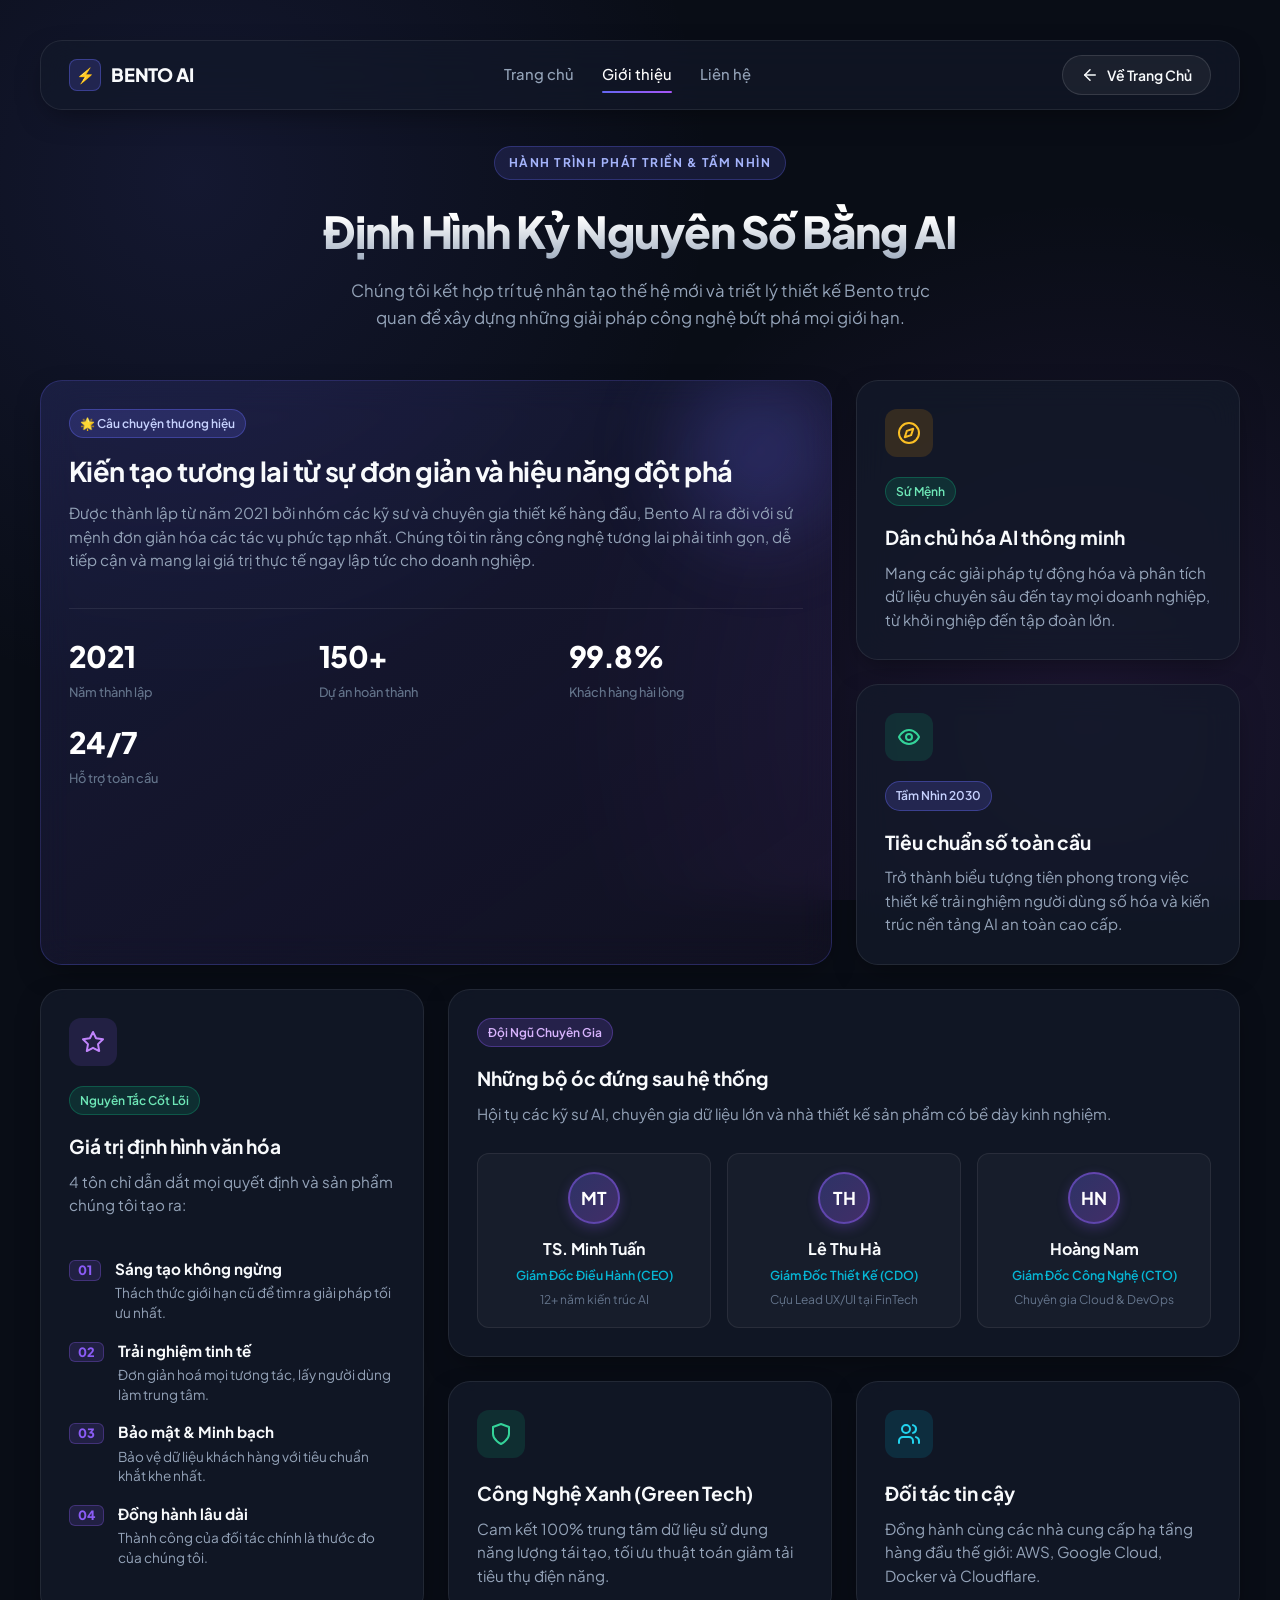
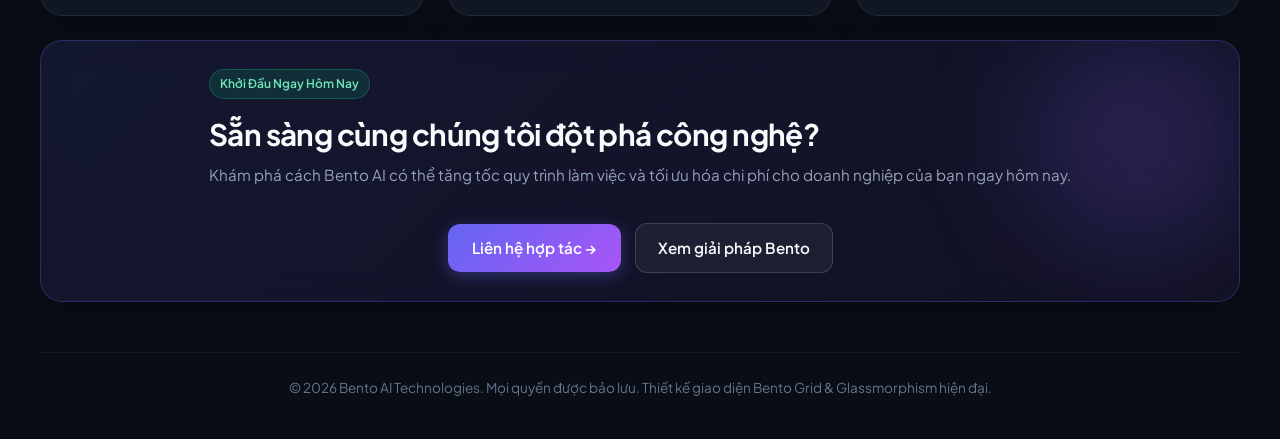
==== about.html @ 5559b78e "cập nhật" ====
<!DOCTYPE html>
<html lang="vi">
<head>
  <meta charset="UTF-8">
  <meta name="viewport" content="width=device-width, initial-scale=1.0">
  <title>Giới Thiệu Doanh Nghiệp | Bento AI Technologies</title>
  <!-- Google Fonts: Plus Jakarta Sans -->
  <link rel="preconnect" href="https://fonts.googleapis.com">
  <link rel="preconnect" href="https://fonts.gstatic.com" crossorigin>
  <link href="https://fonts.googleapis.com/css2?family=Plus+Jakarta+Sans:wght@400;500;600;700;800&display=swap" rel="stylesheet">
  <!-- Stylesheet -->
  <link rel="stylesheet" href="style.css">
</head>
<body>
  <div class="bento-container">

    <!-- Thanh Điều Hướng (Navigation Bar Glassmorphism) -->
    <nav class="site-nav">
      <a href="index.html" class="nav-brand">
        <span class="brand-icon">⚡</span>
        <span>BENTO AI</span>
      </a>

      <div class="nav-links">
        <a href="index.html" class="nav-link">Trang chủ</a>
        <a href="about.html" class="nav-link active">Giới thiệu</a>
        <a href="index.html#contact" class="nav-link">Liên hệ</a>
      </div>

      <div class="nav-actions">
        <a href="index.html" class="nav-back-button">
          <svg width="18" height="18" viewBox="0 0 24 24" fill="none" stroke="currentColor" stroke-width="2" stroke-linecap="round" stroke-linejoin="round">
            <line x1="19" y1="12" x2="5" y2="12"></line>
            <polyline points="12 19 5 12 12 5"></polyline>
          </svg>
          <span>Về Trang Chủ</span>
        </a>
      </div>
    </nav>

    <!-- Tiêu đề trang Giới thiệu -->
    <header class="bento-header">
      <div class="badge-header">HÀNH TRÌNH PHÁT TRIỂN & TẦM NHÌN</div>
      <h1 class="header-title">Định Hình Kỷ Nguyên Số Bằng AI</h1>
      <p class="header-subtitle">Chúng tôi kết hợp trí tuệ nhân tạo thế hệ mới và triết lý thiết kế Bento trực quan để xây dựng những giải pháp công nghệ bứt phá mọi giới hạn.</p>
    </header>

    <!-- Bento Grid Giới Thiệu Doanh Nghiệp (3 Cột) -->
    <main class="bento-grid">

      <!-- Khối 1: Câu chuyện thương hiệu & Số liệu nổi bật (2 cột, 2 hàng) -->
      <article class="bento-card card-hero col-span-2 row-span-2">
        <div class="card-glow"></div>
        <div class="card-inner">
          <div class="tag tag-highlight">🌟 Câu chuyện thương hiệu</div>
          <h2>Kiến tạo tương lai từ sự đơn giản và hiệu năng đột phá</h2>
          <p>Được thành lập từ năm 2021 bởi nhóm các kỹ sư và chuyên gia thiết kế hàng đầu, Bento AI ra đời với sứ mệnh đơn giản hóa các tác vụ phức tạp nhất. Chúng tôi tin rằng công nghệ tương lai phải tinh gọn, dễ tiếp cận và mang lại giá trị thực tế ngay lập tức cho doanh nghiệp.</p>
          
          <div class="hero-stats">
            <div class="stat-box">
              <span class="stat-number">2021</span>
              <span class="stat-label">Năm thành lập</span>
            </div>
            <div class="stat-box">
              <span class="stat-number">150+</span>
              <span class="stat-label">Dự án hoàn thành</span>
            </div>
            <div class="stat-box">
              <span class="stat-number">99.8%</span>
              <span class="stat-label">Khách hàng hài lòng</span>
            </div>
            <div class="stat-box">
              <span class="stat-number">24/7</span>
              <span class="stat-label">Hỗ trợ toàn cầu</span>
            </div>
          </div>
        </div>
      </article>

      <!-- Khối 2: Sứ mệnh doanh nghiệp (1 cột, 1 hàng) -->
      <article class="bento-card card-mission">
        <div class="card-inner">
          <div class="card-icon icon-speed">
            <svg width="24" height="24" viewBox="0 0 24 24" fill="none" stroke="currentColor" stroke-width="2" stroke-linecap="round" stroke-linejoin="round">
              <circle cx="12" cy="12" r="10"></circle>
              <polygon points="16.24 7.76 14.12 14.12 7.76 16.24 9.88 9.88 16.24 7.76"></polygon>
            </svg>
          </div>
          <div class="tag tag-accent">Sứ Mệnh</div>
          <h3>Dân chủ hóa AI thông minh</h3>
          <p>Mang các giải pháp tự động hóa và phân tích dữ liệu chuyên sâu đến tay mọi doanh nghiệp, từ khởi nghiệp đến tập đoàn lớn.</p>
        </div>
      </article>

      <!-- Khối 3: Tầm nhìn tương lai (1 cột, 1 hàng) -->
      <article class="bento-card card-vision">
        <div class="card-inner">
          <div class="card-icon icon-security">
            <svg width="24" height="24" viewBox="0 0 24 24" fill="none" stroke="currentColor" stroke-width="2" stroke-linecap="round" stroke-linejoin="round">
              <path d="M2 12s3-7 10-7 10 7 10 7-3 7-10 7-10-7-10-7Z"></path>
              <circle cx="12" cy="12" r="3"></circle>
            </svg>
          </div>
          <div class="tag tag-highlight">Tầm Nhìn 2030</div>
          <h3>Tiêu chuẩn số toàn cầu</h3>
          <p>Trở thành biểu tượng tiên phong trong việc thiết kế trải nghiệm người dùng số hóa và kiến trúc nền tảng AI an toàn cao cấp.</p>
        </div>
      </article>

      <!-- Khối 4: Giá trị cốt lõi (1 cột, 2 hàng) -->
      <article class="bento-card card-values card-tall row-span-2">
        <div class="card-inner">
          <div class="card-icon icon-timeline">
            <svg width="24" height="24" viewBox="0 0 24 24" fill="none" stroke="currentColor" stroke-width="2" stroke-linecap="round" stroke-linejoin="round">
              <polygon points="12 2 15.09 8.26 22 9.27 17 14.14 18.18 21.02 12 17.77 5.82 21.02 7 14.14 2 9.27 8.91 8.26 12 2"></polygon>
            </svg>
          </div>
          <div class="tag tag-accent">Nguyên Tắc Cốt Lõi</div>
          <h3>Giá trị định hình văn hóa</h3>
          <p class="card-subtext">4 tôn chỉ dẫn dắt mọi quyết định và sản phẩm chúng tôi tạo ra:</p>

          <div class="values-list">
            <div class="value-item">
              <span class="value-index">01</span>
              <div>
                <strong>Sáng tạo không ngừng</strong>
                <p>Thách thức giới hạn cũ để tìm ra giải pháp tối ưu nhất.</p>
              </div>
            </div>
            <div class="value-item">
              <span class="value-index">02</span>
              <div>
                <strong>Trải nghiệm tinh tế</strong>
                <p>Đơn giản hoá mọi tương tác, lấy người dùng làm trung tâm.</p>
              </div>
            </div>
            <div class="value-item">
              <span class="value-index">03</span>
              <div>
                <strong>Bảo mật & Minh bạch</strong>
                <p>Bảo vệ dữ liệu khách hàng với tiêu chuẩn khắt khe nhất.</p>
              </div>
            </div>
            <div class="value-item">
              <span class="value-index">04</span>
              <div>
                <strong>Đồng hành lâu dài</strong>
                <p>Thành công của đối tác chính là thước đo của chúng tôi.</p>
              </div>
            </div>
          </div>
        </div>
      </article>

      <!-- Khối 5: Đội ngũ lãnh đạo & Kỹ sư (2 cột, 1 hàng) -->
      <article class="bento-card card-team col-span-2">
        <div class="card-inner">
          <div class="team-header-box">
            <div>
              <div class="tag tag-contact">Đội Ngũ Chuyên Gia</div>
              <h3>Những bộ óc đứng sau hệ thống</h3>
              <p>Hội tụ các kỹ sư AI, chuyên gia dữ liệu lớn và nhà thiết kế sản phẩm có bề dày kinh nghiệm.</p>
            </div>
          </div>

          <div class="team-grid">
            <div class="team-card">
              <div class="team-avatar">MT</div>
              <div class="team-info">
                <h4>TS. Minh Tuấn</h4>
                <span class="team-role">Giám Đốc Điều Hành (CEO)</span>
                <span class="team-exp">12+ năm kiến trúc AI</span>
              </div>
            </div>
            <div class="team-card">
              <div class="team-avatar">TH</div>
              <div class="team-info">
                <h4>Lê Thu Hà</h4>
                <span class="team-role">Giám Đốc Thiết Kế (CDO)</span>
                <span class="team-exp">Cựu Lead UX/UI tại FinTech</span>
              </div>
            </div>
            <div class="team-card">
              <div class="team-avatar">HN</div>
              <div class="team-info">
                <h4>Hoàng Nam</h4>
                <span class="team-role">Giám Đốc Công Nghệ (CTO)</span>
                <span class="team-exp">Chuyên gia Cloud & DevOps</span>
              </div>
            </div>
          </div>
        </div>
      </article>

      <!-- Khối 6: Trách nhiệm & Môi trường (1 cột, 1 hàng) -->
      <article class="bento-card card-eco">
        <div class="card-inner">
          <div class="card-icon icon-security">
            <svg width="24" height="24" viewBox="0 0 24 24" fill="none" stroke="currentColor" stroke-width="2" stroke-linecap="round" stroke-linejoin="round">
              <path d="M12 22s8-4 8-10V5l-8-3-8 3v7c0 6 8 10 8 10z"></path>
            </svg>
          </div>
          <h3>Công Nghệ Xanh (Green Tech)</h3>
          <p>Cam kết 100% trung tâm dữ liệu sử dụng năng lượng tái tạo, tối ưu thuật toán giảm tải tiêu thụ điện năng.</p>
        </div>
      </article>

      <!-- Khối 7: Đối tác & Hệ sinh thái công nghệ (1 cột, 1 hàng) -->
      <article class="bento-card card-partners">
        <div class="card-inner">
          <div class="card-icon icon-device">
            <svg width="24" height="24" viewBox="0 0 24 24" fill="none" stroke="currentColor" stroke-width="2" stroke-linecap="round" stroke-linejoin="round">
              <path d="M16 21v-2a4 4 0 0 0-4-4H6a4 4 0 0 0-4 4v2"></path>
              <circle cx="9" cy="7" r="4"></circle>
              <path d="M22 21v-2a4 4 0 0 0-3-3.87"></path>
              <path d="M16 3.13a4 4 0 0 1 0 7.75"></path>
            </svg>
          </div>
          <h3>Đối tác tin cậy</h3>
          <p>Đồng hành cùng các nhà cung cấp hạ tầng hàng đầu thế giới: AWS, Google Cloud, Docker và Cloudflare.</p>
        </div>
      </article>

      <!-- Khối 8: Kêu gọi hành động (Call To Action - Full width) -->
      <article class="bento-card card-cta-full">
        <div class="card-glow glow-contact"></div>
        <div class="card-inner cta-full-inner">
          <div class="cta-full-content">
            <div class="tag tag-accent">Khởi Đầu Ngay Hôm Nay</div>
            <h2>Sẵn sàng cùng chúng tôi đột phá công nghệ?</h2>
            <p>Khám phá cách Bento AI có thể tăng tốc quy trình làm việc và tối ưu hóa chi phí cho doanh nghiệp của bạn ngay hôm nay.</p>
          </div>
          <div class="cta-full-buttons">
            <a href="index.html#contact" class="cta-button">Liên hệ hợp tác &rarr;</a>
            <a href="index.html" class="cta-secondary-button">Xem giải pháp Bento</a>
          </div>
        </div>
      </article>

    </main>

    <!-- Footer trang -->
    <footer class="bento-footer">
      <p>&copy; 2026 Bento AI Technologies. Mọi quyền được bảo lưu. Thiết kế giao diện Bento Grid & Glassmorphism hiện đại.</p>
    </footer>

  </div>
</body>
</html>
---- style.css ----
/* ==========================================================================
   Bento Grid Layout - 3 Cột Hiện Đại
   ========================================================================== */

/* 1. Biến CSS & Reset cơ bản */
:root {
  --bg-color: #090d16;
  --bg-container: #0f172a;
  --card-bg: rgba(19, 26, 42, 0.75);
  --card-bg-hover: rgba(28, 38, 62, 0.9);
  --card-border: rgba(255, 255, 255, 0.08);
  --card-border-hover: rgba(99, 102, 241, 0.45);

  --text-main: #f8fafc;
  --text-muted: #94a3b8;
  --text-dim: #64748b;

  --accent-purple: #8b5cf6;
  --accent-indigo: #6366f1;
  --accent-cyan: #06b6d4;
  --accent-emerald: #10b981;
  --accent-amber: #f59e0b;

  --gradient-brand: linear-gradient(135deg, #6366f1 0%, #a855f7 100%);
  --gradient-hero: linear-gradient(145deg, rgba(99, 102, 241, 0.15) 0%, rgba(168, 85, 247, 0.05) 100%);
  --gradient-border: linear-gradient(135deg, rgba(99, 102, 241, 0.5), rgba(168, 85, 247, 0.2));

  --radius-card: 22px;
  --radius-badge: 9999px;
  --radius-inner: 12px;

  --shadow-subtle: 0 10px 30px -10px rgba(0, 0, 0, 0.5);
  --shadow-hover: 0 20px 40px -15px rgba(99, 102, 241, 0.25);

  --transition: all 0.35s cubic-bezier(0.16, 1, 0.3, 1);
}

*, *::before, *::after {
  box-sizing: border-box;
  margin: 0;
  padding: 0;
}

body {
  font-family: 'Plus Jakarta Sans', -apple-system, BlinkMacSystemFont, 'Segoe UI', Roboto, sans-serif;
  background-color: var(--bg-color);
  color: var(--text-main);
  min-height: 100vh;
  line-height: 1.6;
  padding: 40px 20px;
  overflow-x: hidden;
  background-image: 
    radial-gradient(circle at 15% 20%, rgba(99, 102, 241, 0.12) 0%, transparent 40%),
    radial-gradient(circle at 85% 80%, rgba(168, 85, 247, 0.12) 0%, transparent 40%);
  background-attachment: fixed;
}

/* 2. Container tổng & Header */
.bento-container {
  max-width: 1200px;
  margin: 0 auto;
}

.bento-header {
  text-align: center;
  margin-bottom: 48px;
  display: flex;
  flex-direction: column;
  align-items: center;
}

.badge-header {
  display: inline-block;
  font-size: 0.75rem;
  font-weight: 700;
  letter-spacing: 0.12em;
  padding: 6px 14px;
  border-radius: var(--radius-badge);
  background: rgba(99, 102, 241, 0.15);
  color: #a5b4fc;
  border: 1px solid rgba(99, 102, 241, 0.3);
  margin-bottom: 16px;
  text-transform: uppercase;
}

.header-title {
  font-size: 2.75rem;
  font-weight: 800;
  letter-spacing: -0.03em;
  background: linear-gradient(180deg, #ffffff 30%, #94a3b8 100%);
  -webkit-background-clip: text;
  -webkit-text-fill-color: transparent;
  margin-bottom: 12px;
}

.header-subtitle {
  color: var(--text-muted);
  font-size: 1.05rem;
  max-width: 580px;
  font-weight: 400;
}

/* 3. Lưới Bento Grid chính */
.bento-grid {
  display: grid;
  grid-template-columns: repeat(3, 1fr);
  grid-auto-rows: minmax(180px, auto);
  gap: 24px;
}

/* Helper phân bổ cột và hàng */
.col-span-2 {
  grid-column: span 2;
}

.col-span-3 {
  grid-column: span 3;
}

.row-span-2 {
  grid-row: span 2;
}

/* 4. Thẻ Bento Card (Cơ bản) */
.bento-card {
  position: relative;
  background: var(--card-bg);
  backdrop-filter: blur(16px);
  -webkit-backdrop-filter: blur(16px);
  border: 1px solid var(--card-border);
  border-radius: var(--radius-card);
  box-shadow: var(--shadow-subtle);
  transition: var(--transition);
  display: flex;
  flex-direction: column;
  justify-content: space-between;
  overflow: hidden;
  padding: 28px;
}

.bento-card:hover {
  transform: translateY(-4px);
  background: var(--card-bg-hover);
  border-color: var(--card-border-hover);
  box-shadow: var(--shadow-hover);
}

.card-inner {
  position: relative;
  z-index: 2;
  height: 100%;
  display: flex;
  flex-direction: column;
}

/* Typography trong thẻ */
.bento-card h2 {
  font-size: 1.7rem;
  font-weight: 700;
  line-height: 1.3;
  margin-bottom: 12px;
  color: var(--text-main);
  letter-spacing: -0.02em;
}

.bento-card h3 {
  font-size: 1.2rem;
  font-weight: 700;
  color: var(--text-main);
  margin-bottom: 8px;
}

.bento-card p {
  color: var(--text-muted);
  font-size: 0.95rem;
  line-height: 1.55;
}

/* Tag / Badge */
.tag {
  display: inline-block;
  width: fit-content;
  font-size: 0.75rem;
  font-weight: 600;
  padding: 4px 10px;
  border-radius: var(--radius-badge);
  margin-bottom: 16px;
}

.tag-highlight {
  background: rgba(99, 102, 241, 0.2);
  color: #c7d2fe;
  border: 1px solid rgba(99, 102, 241, 0.4);
}

.tag-accent {
  background: rgba(16, 185, 129, 0.15);
  color: #6ee7b7;
  border: 1px solid rgba(16, 185, 129, 0.3);
}

/* Icon Wrapper */
.card-icon {
  width: 48px;
  height: 48px;
  border-radius: var(--radius-inner);
  display: flex;
  align-items: center;
  justify-content: center;
  margin-bottom: 20px;
  transition: var(--transition);
}

.icon-speed {
  background: rgba(245, 158, 11, 0.15);
  color: #fbbf24;
}

.icon-security {
  background: rgba(16, 185, 129, 0.15);
  color: #34d399;
}

.icon-timeline {
  background: rgba(139, 92, 246, 0.15);
  color: #c084fc;
}

.icon-device {
  background: rgba(6, 182, 212, 0.15);
  color: #22d3ee;
}

.icon-analytics {
  background: rgba(99, 102, 241, 0.15);
  color: #818cf8;
}

.bento-card:hover .card-icon {
  transform: scale(1.08);
}

/* 5. Tùy chỉnh chi tiết từng khối */

/* Khối Hero (2x2) */
.card-hero {
  background: var(--gradient-hero);
  border-color: rgba(99, 102, 241, 0.25);
  justify-content: flex-end;
}

.card-hero .card-glow {
  position: absolute;
  top: -60px;
  right: -60px;
  width: 260px;
  height: 260px;
  background: radial-gradient(circle, rgba(99, 102, 241, 0.3) 0%, transparent 70%);
  pointer-events: none;
  filter: blur(30px);
}

.hero-stats {
  display: grid;
  grid-template-columns: repeat(3, 1fr);
  gap: 16px;
  margin-top: 36px;
  padding-top: 24px;
  border-top: 1px solid rgba(255, 255, 255, 0.08);
}

.stat-box {
  display: flex;
  flex-direction: column;
}

.stat-number {
  font-size: 1.85rem;
  font-weight: 800;
  color: #ffffff;
  letter-spacing: -0.02em;
}

.stat-label {
  font-size: 0.8rem;
  color: var(--text-dim);
  font-weight: 500;
  margin-top: 2px;
}

/* Khối Tốc độ / Stat */
.metric-title {
  font-size: 0.825rem;
  color: var(--text-dim);
  text-transform: uppercase;
  letter-spacing: 0.05em;
  font-weight: 600;
}

.metric-value {
  font-size: 2.75rem;
  font-weight: 800;
  color: #ffffff;
  line-height: 1.1;
  margin: 6px 0 10px 0;
}

.metric-value .unit {
  font-size: 1.25rem;
  font-weight: 500;
  color: #fbbf24;
  margin-left: 4px;
}

.metric-desc {
  font-size: 0.85rem;
  color: var(--text-muted);
}

/* Khối Dọc (Tall) - Timeline */
.card-subtext {
  font-size: 0.85rem;
  margin-bottom: 20px;
}

.timeline {
  display: flex;
  flex-direction: column;
  gap: 18px;
  margin-top: auto;
}

.timeline-item {
  display: flex;
  align-items: flex-start;
  gap: 14px;
}

.timeline-dot {
  width: 10px;
  height: 10px;
  border-radius: 50%;
  background: var(--text-dim);
  margin-top: 6px;
  flex-shrink: 0;
  position: relative;
}

.timeline-dot.active {
  background: var(--accent-purple);
  box-shadow: 0 0 10px rgba(168, 85, 247, 0.8);
}

.timeline-content {
  display: flex;
  flex-direction: column;
}

.timeline-content strong {
  font-size: 0.875rem;
  font-weight: 600;
  color: var(--text-main);
}

.timeline-content small {
  font-size: 0.75rem;
  color: var(--text-dim);
}

/* Khối Rộng (Wide 2 cột) */
.wide-layout {
  display: flex;
  flex-direction: row;
  align-items: center;
  justify-content: space-between;
  gap: 24px;
}

.wide-content {
  flex: 1;
}

.wide-cta {
  flex-shrink: 0;
}

.cta-button {
  display: inline-block;
  padding: 12px 24px;
  background: var(--gradient-brand);
  color: #ffffff;
  text-decoration: none;
  font-weight: 600;
  font-size: 0.95rem;
  border-radius: var(--radius-inner);
  box-shadow: 0 4px 15px rgba(99, 102, 241, 0.35);
  transition: var(--transition);
  white-space: nowrap;
}

.cta-button:hover {
  transform: translateY(-2px);
  box-shadow: 0 6px 20px rgba(99, 102, 241, 0.5);
  filter: brightness(1.1);
}

/* Khối Form Liên Hệ (Contact Form Glassmorphism) */
.card-contact {
  grid-column: 1 / -1;
  background: linear-gradient(135deg, rgba(255, 255, 255, 0.05) 0%, rgba(15, 23, 42, 0.75) 100%);
  backdrop-filter: blur(20px);
  -webkit-backdrop-filter: blur(20px);
  border: 1px solid rgba(255, 255, 255, 0.12);
  box-shadow: 0 15px 35px -10px rgba(0, 0, 0, 0.5), inset 0 1px 0 rgba(255, 255, 255, 0.1);
  position: relative;
  overflow: hidden;
}

.card-contact:hover {
  border-color: rgba(139, 92, 246, 0.45);
  box-shadow: 0 20px 45px -12px rgba(139, 92, 246, 0.25), inset 0 1px 0 rgba(255, 255, 255, 0.15);
}

.glow-contact {
  position: absolute;
  top: -60px;
  right: -60px;
  width: 320px;
  height: 320px;
  background: radial-gradient(circle, rgba(139, 92, 246, 0.25) 0%, rgba(99, 102, 241, 0.1) 50%, transparent 70%);
  pointer-events: none;
  filter: blur(45px);
}

.glow-contact-secondary {
  position: absolute;
  bottom: -60px;
  left: -40px;
  width: 260px;
  height: 260px;
  background: radial-gradient(circle, rgba(6, 182, 212, 0.18) 0%, transparent 70%);
  pointer-events: none;
  filter: blur(40px);
}

.contact-layout {
  display: grid;
  grid-template-columns: 1fr 1.3fr;
  gap: 48px;
  align-items: center;
}

.contact-info {
  display: flex;
  flex-direction: column;
}

.tag-contact {
  background: rgba(139, 92, 246, 0.18);
  color: #d8b4fe;
  border: 1px solid rgba(139, 92, 246, 0.35);
}

.icon-contact {
  background: rgba(139, 92, 246, 0.15);
  color: #c084fc;
}

.contact-badges {
  display: flex;
  flex-wrap: wrap;
  gap: 16px;
  margin-top: 24px;
  padding-top: 20px;
  border-top: 1px solid rgba(255, 255, 255, 0.08);
}

.contact-badge-item {
  display: flex;
  align-items: center;
  gap: 8px;
  font-size: 0.85rem;
  color: var(--text-muted);
}

.contact-badge-item .badge-dot {
  width: 8px;
  height: 8px;
  border-radius: 50%;
  background: var(--accent-emerald);
  box-shadow: 0 0 8px rgba(16, 185, 129, 0.7);
}

/* Glassmorphism Form */
.contact-form {
  display: flex;
  flex-direction: column;
  gap: 18px;
  background: rgba(255, 255, 255, 0.03);
  backdrop-filter: blur(12px);
  -webkit-backdrop-filter: blur(12px);
  border: 1px solid rgba(255, 255, 255, 0.08);
  border-radius: var(--radius-inner);
  padding: 26px;
  box-shadow: inset 0 1px 0 rgba(255, 255, 255, 0.08), 0 10px 25px -5px rgba(0, 0, 0, 0.25);
}

.form-row {
  display: grid;
  grid-template-columns: 1fr 1fr;
  gap: 16px;
}

.form-group {
  display: flex;
  flex-direction: column;
  gap: 8px;
}

.form-label {
  font-size: 0.85rem;
  font-weight: 600;
  color: #cbd5e1;
  letter-spacing: 0.01em;
}

.input-wrapper {
  position: relative;
  display: flex;
  align-items: center;
}

.input-icon {
  position: absolute;
  left: 14px;
  color: var(--text-dim);
  pointer-events: none;
  transition: var(--transition);
}

.form-input {
  width: 100%;
  background: rgba(255, 255, 255, 0.04);
  backdrop-filter: blur(8px);
  -webkit-backdrop-filter: blur(8px);
  border: 1px solid rgba(255, 255, 255, 0.1);
  border-radius: 10px;
  padding: 12px 14px 12px 42px;
  font-family: inherit;
  font-size: 0.95rem;
  color: var(--text-main);
  transition: var(--transition);
}

.form-input:focus {
  outline: none;
  background: rgba(255, 255, 255, 0.07);
  border-color: rgba(139, 92, 246, 0.65);
  box-shadow: 0 0 18px rgba(139, 92, 246, 0.28);
}

.input-wrapper:focus-within .input-icon {
  color: #c084fc;
  transform: scale(1.1);
}

.form-input::placeholder {
  color: rgba(148, 163, 184, 0.5);
  font-size: 0.875rem;
}

.form-textarea {
  min-height: 105px;
  resize: vertical;
  padding: 12px 14px;
  line-height: 1.5;
}

.submit-button {
  display: inline-flex;
  align-items: center;
  justify-content: center;
  gap: 10px;
  width: 100%;
  padding: 14px 24px;
  background: var(--gradient-brand);
  color: #ffffff;
  border: 1px solid rgba(255, 255, 255, 0.2);
  border-radius: 10px;
  font-family: inherit;
  font-size: 1rem;
  font-weight: 700;
  cursor: pointer;
  box-shadow: 0 6px 20px rgba(99, 102, 241, 0.35);
  transition: var(--transition);
}

.submit-button:hover {
  transform: translateY(-2px);
  box-shadow: 0 8px 26px rgba(99, 102, 241, 0.5);
  filter: brightness(1.1);
}

.submit-button:active {
  transform: translateY(0);
}

.submit-button svg {
  transition: transform 0.25s ease;
}

.submit-button:hover svg {
  transform: translateX(4px) translateY(-2px);
}

/* ==========================================================================
   Formspree AJAX Feedback & Validation (Glassmorphism)
   ========================================================================== */

.form-wrapper {
  position: relative;
  width: 100%;
}

/* Ẩn khi rỗng */
[data-fs-success]:empty,
[data-fs-error]:empty {
  display: none !important;
}

/* Thông báo gửi thành công */
[data-fs-success]:not(:empty) {
  display: flex;
  align-items: center;
  gap: 12px;
  background: rgba(16, 185, 129, 0.15);
  border: 1px solid rgba(16, 185, 129, 0.4);
  color: #6ee7b7;
  padding: 16px 20px;
  border-radius: var(--radius-inner);
  font-size: 0.95rem;
  font-weight: 600;
  margin-bottom: 20px;
  backdrop-filter: blur(14px);
  -webkit-backdrop-filter: blur(14px);
  box-shadow: 0 4px 20px rgba(16, 185, 129, 0.25);
  animation: fsFadeIn 0.35s ease;
}

/* Thông báo lỗi cấp Form */
div[data-fs-error]:not(:empty) {
  display: flex;
  align-items: center;
  gap: 12px;
  background: rgba(239, 68, 68, 0.15);
  border: 1px solid rgba(239, 68, 68, 0.4);
  color: #fca5a5;
  padding: 14px 18px;
  border-radius: var(--radius-inner);
  font-size: 0.9rem;
  font-weight: 500;
  margin-bottom: 20px;
  backdrop-filter: blur(14px);
  -webkit-backdrop-filter: blur(14px);
  box-shadow: 0 4px 20px rgba(239, 68, 68, 0.25);
  animation: fsFadeIn 0.35s ease;
}

/* Lỗi từng trường nhập liệu */
span[data-fs-error]:not(:empty) {
  display: block;
  color: #f87171;
  font-size: 0.8rem;
  font-weight: 500;
  margin-top: 5px;
  animation: fsFadeIn 0.25s ease;
}

/* Highlight trường input khi có lỗi */
[data-fs-field][aria-invalid="true"] {
  border-color: rgba(239, 68, 68, 0.75) !important;
  box-shadow: 0 0 14px rgba(239, 68, 68, 0.35) !important;
}

/* Trạng thái khi nút đang gửi */
[data-fs-submit-btn]:disabled {
  opacity: 0.65;
  cursor: not-allowed;
  transform: none !important;
  box-shadow: 0 2px 10px rgba(99, 102, 241, 0.2) !important;
  filter: grayscale(0.2);
}

@keyframes fsFadeIn {
  from {
    opacity: 0;
    transform: translateY(-6px);
  }
  to {
    opacity: 1;
    transform: translateY(0);
  }
}

/* ==========================================================================
   7. Thanh Điều Hướng & Chi Tiết Trang Giới Thiệu (About Page)
   ========================================================================== */

/* Thanh điều hướng Glassmorphism */
.site-nav {
  display: flex;
  align-items: center;
  justify-content: space-between;
  padding: 14px 28px;
  margin-bottom: 36px;
  background: rgba(19, 26, 42, 0.65);
  backdrop-filter: blur(16px);
  -webkit-backdrop-filter: blur(16px);
  border: 1px solid var(--card-border);
  border-radius: var(--radius-card);
  box-shadow: var(--shadow-subtle);
  position: relative;
  z-index: 10;
}

.nav-brand {
  display: flex;
  align-items: center;
  gap: 10px;
  text-decoration: none;
  font-weight: 800;
  font-size: 1.15rem;
  letter-spacing: -0.01em;
  color: var(--text-main);
  transition: var(--transition);
}

.brand-icon {
  display: inline-flex;
  align-items: center;
  justify-content: center;
  width: 32px;
  height: 32px;
  background: rgba(99, 102, 241, 0.2);
  border: 1px solid rgba(99, 102, 241, 0.4);
  border-radius: 8px;
  font-size: 0.95rem;
}

.nav-links {
  display: flex;
  align-items: center;
  gap: 28px;
}

.nav-link {
  color: var(--text-muted);
  text-decoration: none;
  font-size: 0.925rem;
  font-weight: 500;
  transition: var(--transition);
  position: relative;
}

.nav-link:hover,
.nav-link.active {
  color: #ffffff;
}

.nav-link.active::after {
  content: '';
  position: absolute;
  bottom: -6px;
  left: 0;
  width: 100%;
  height: 2px;
  background: var(--gradient-brand);
  border-radius: 2px;
}

.nav-actions {
  display: flex;
  align-items: center;
}

.nav-back-button {
  display: inline-flex;
  align-items: center;
  gap: 8px;
  padding: 8px 18px;
  background: rgba(255, 255, 255, 0.05);
  border: 1px solid rgba(255, 255, 255, 0.12);
  border-radius: var(--radius-badge);
  color: var(--text-main);
  text-decoration: none;
  font-size: 0.875rem;
  font-weight: 600;
  transition: var(--transition);
}

.nav-back-button:hover {
  background: rgba(99, 102, 241, 0.2);
  border-color: rgba(99, 102, 241, 0.5);
  transform: translateX(-3px);
  color: #ffffff;
}

/* Chi tiết Giá trị cốt lõi (Values List) */
.values-list {
  display: flex;
  flex-direction: column;
  gap: 16px;
  margin-top: 20px;
}

.value-item {
  display: flex;
  align-items: flex-start;
  gap: 14px;
}

.value-index {
  font-size: 0.8rem;
  font-weight: 800;
  color: var(--accent-purple);
  background: rgba(139, 92, 246, 0.15);
  border: 1px solid rgba(139, 92, 246, 0.3);
  padding: 3px 8px;
  border-radius: 6px;
  line-height: 1;
  margin-top: 3px;
  flex-shrink: 0;
}

.value-item strong {
  display: block;
  font-size: 0.95rem;
  color: var(--text-main);
  margin-bottom: 2px;
}

.value-item p {
  font-size: 0.85rem;
  line-height: 1.45;
  color: var(--text-muted);
}

/* Đội ngũ chuyên gia (Team Grid) */
.team-header-box {
  margin-bottom: 20px;
}

.team-grid {
  display: grid;
  grid-template-columns: repeat(3, 1fr);
  gap: 16px;
  margin-top: 8px;
}

.team-card {
  background: rgba(255, 255, 255, 0.03);
  border: 1px solid rgba(255, 255, 255, 0.08);
  border-radius: var(--radius-inner);
  padding: 18px;
  display: flex;
  flex-direction: column;
  align-items: center;
  text-align: center;
  transition: var(--transition);
}

.team-card:hover {
  background: rgba(255, 255, 255, 0.06);
  border-color: rgba(139, 92, 246, 0.4);
  transform: translateY(-3px);
}

.team-avatar {
  width: 52px;
  height: 52px;
  border-radius: 50%;
  background: linear-gradient(135deg, rgba(99, 102, 241, 0.3), rgba(168, 85, 247, 0.3));
  border: 2px solid rgba(139, 92, 246, 0.5);
  display: flex;
  align-items: center;
  justify-content: center;
  font-weight: 700;
  font-size: 1.1rem;
  color: #ffffff;
  margin-bottom: 12px;
  box-shadow: 0 4px 12px rgba(139, 92, 246, 0.25);
}

.team-info h4 {
  font-size: 1rem;
  font-weight: 700;
  color: var(--text-main);
  margin-bottom: 4px;
}

.team-role {
  display: block;
  font-size: 0.775rem;
  color: var(--accent-cyan);
  font-weight: 600;
  margin-bottom: 4px;
}

.team-exp {
  display: block;
  font-size: 0.75rem;
  color: var(--text-dim);
}

/* Thẻ CTA toàn chiều rộng (card-cta-full) */
.card-cta-full {
  grid-column: 1 / -1;
  background: linear-gradient(135deg, rgba(99, 102, 241, 0.12) 0%, rgba(168, 85, 247, 0.06) 100%);
  border-color: rgba(99, 102, 241, 0.3);
  position: relative;
  overflow: hidden;
}

.cta-full-inner {
  display: flex;
  align-items: center;
  justify-content: space-between;
  gap: 36px;
}

.cta-full-content {
  flex: 1;
}

.cta-full-content h2 {
  font-size: 1.85rem;
  margin-bottom: 10px;
}

.cta-full-buttons {
  display: flex;
  align-items: center;
  gap: 14px;
  flex-shrink: 0;
}

.cta-secondary-button {
  display: inline-block;
  padding: 12px 22px;
  background: rgba(255, 255, 255, 0.05);
  border: 1px solid rgba(255, 255, 255, 0.15);
  color: var(--text-main);
  text-decoration: none;
  font-weight: 600;
  font-size: 0.95rem;
  border-radius: var(--radius-inner);
  transition: var(--transition);
  white-space: nowrap;
}

.cta-secondary-button:hover {
  background: rgba(255, 255, 255, 0.12);
  border-color: rgba(255, 255, 255, 0.3);
  transform: translateY(-2px);
}

/* Footer */
.bento-footer {
  text-align: center;
  margin-top: 50px;
  padding-top: 24px;
  border-top: 1px solid rgba(255, 255, 255, 0.06);
  color: var(--text-dim);
  font-size: 0.85rem;
}

/* 6. Đáp ứng màn hình (Responsive Design) */

/* Màn hình Tablet & Laptop nhỏ (dưới 992px): Chuyển thành 2 Cột */
@media (max-width: 992px) {
  .bento-grid {
    grid-template-columns: repeat(2, 1fr);
  }

  .header-title {
    font-size: 2.2rem;
  }

  .col-span-2 {
    grid-column: span 2;
  }

  /* Khối tall không cần span 2 hàng trên màn hình nhỏ để tránh lệch */
  .card-tall {
    grid-row: span 1;
  }

  .contact-layout {
    grid-template-columns: 1fr;
    gap: 32px;
  }

  .cta-full-inner {
    flex-direction: column;
    align-items: flex-start;
    gap: 20px;
  }

  .team-grid {
    grid-template-columns: repeat(2, 1fr);
  }
}

/* Màn hình Mobile (dưới 640px): Chuyển thành 1 Cột duy nhất */
@media (max-width: 640px) {
  body {
    padding: 24px 14px;
  }

  .site-nav {
    flex-direction: column;
    gap: 16px;
    padding: 16px;
    align-items: stretch;
    text-align: center;
  }

  .nav-brand {
    justify-content: center;
  }

  .nav-links {
    justify-content: center;
    gap: 18px;
  }

  .nav-back-button {
    width: 100%;
    justify-content: center;
  }

  .bento-grid {
    grid-template-columns: 1fr;
    gap: 16px;
  }

  .col-span-2,
  .row-span-2 {
    grid-column: span 1 !important;
    grid-row: span 1 !important;
  }

  .header-title {
    font-size: 1.85rem;
  }

  .hero-stats {
    grid-template-columns: 1fr;
    gap: 12px;
  }

  .wide-layout {
    flex-direction: column;
    align-items: flex-start;
  }

  .cta-button {
    width: 100%;
    text-align: center;
  }

  .form-row {
    grid-template-columns: 1fr;
    gap: 14px;
  }

  .contact-form {
    padding: 18px 14px;
  }

  .team-grid {
    grid-template-columns: 1fr;
  }

  .cta-full-buttons {
    flex-direction: column;
    width: 100%;
  }

  .cta-secondary-button {
    width: 100%;
    text-align: center;
  }
}
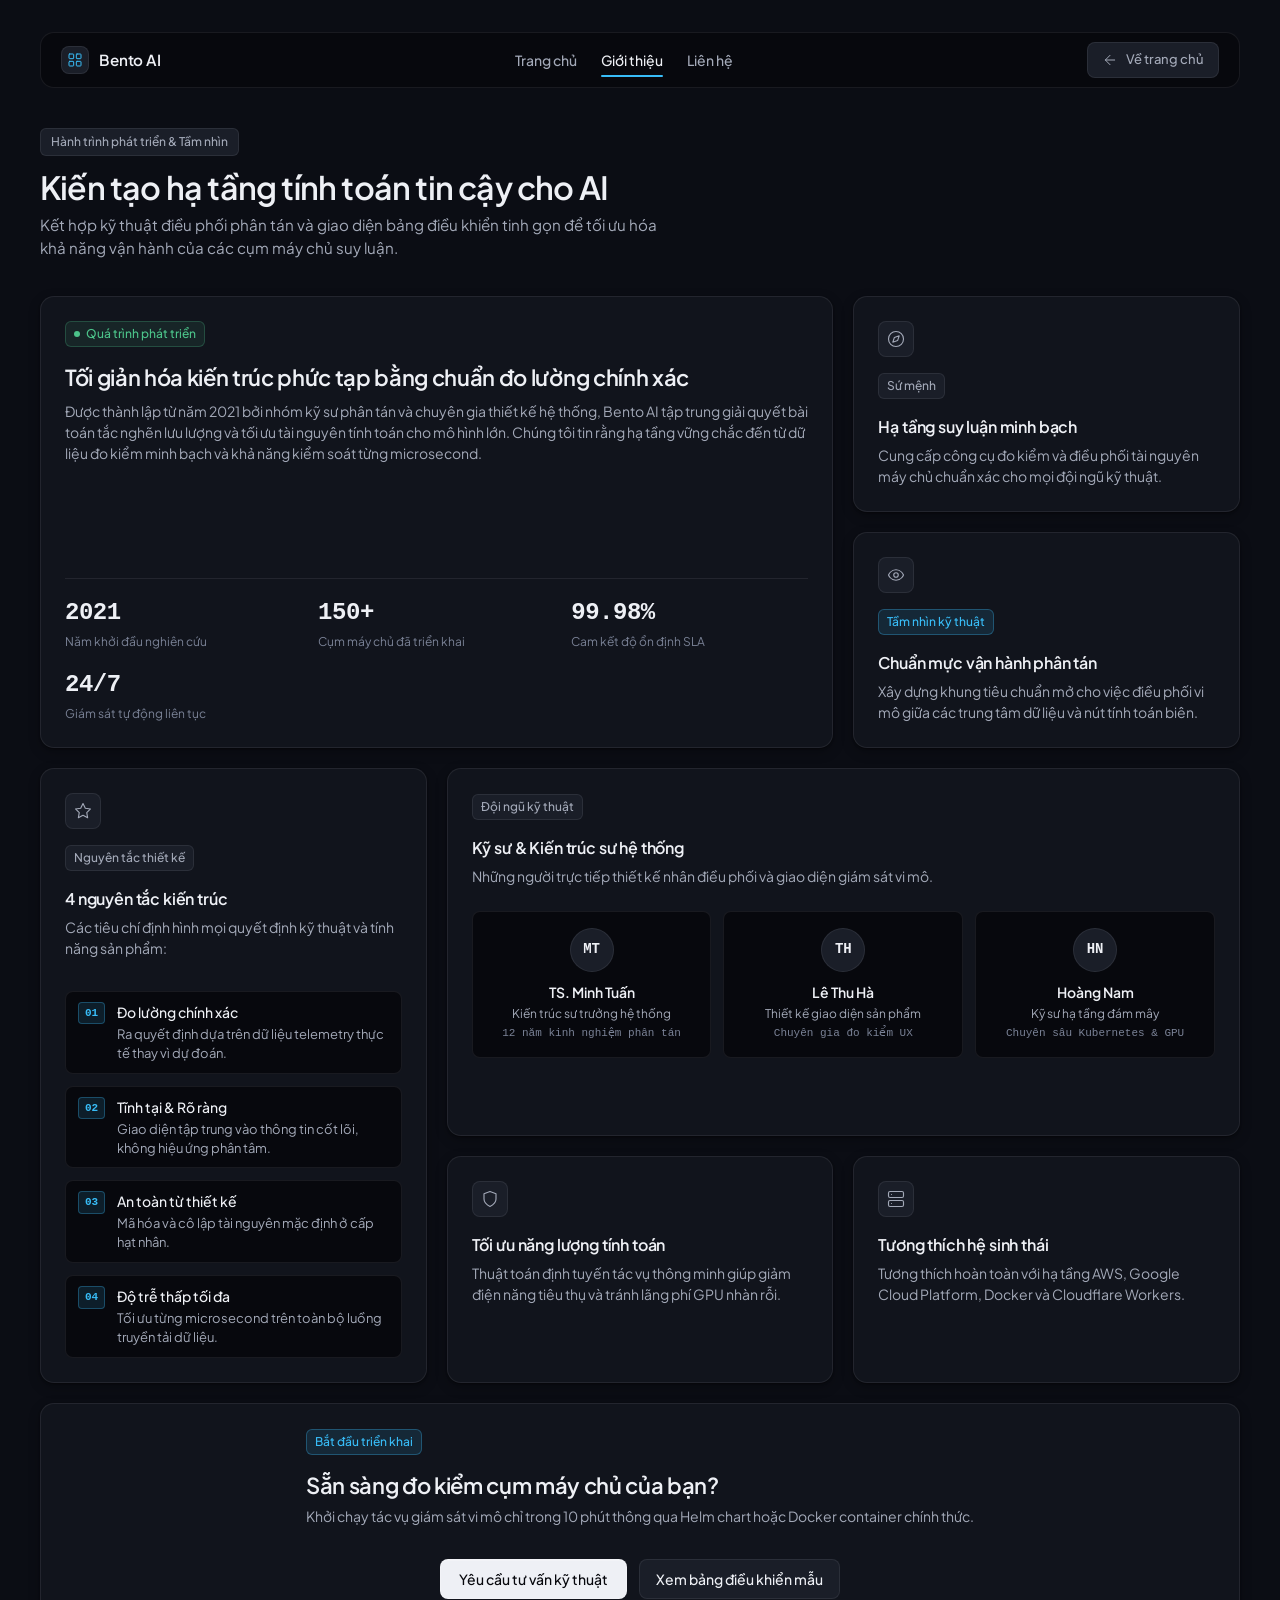
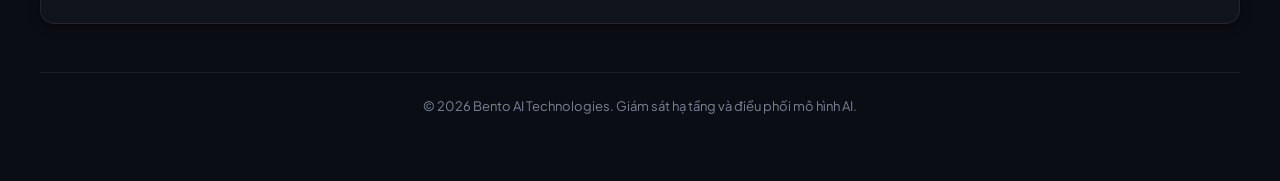
==== commit d0230e27: "ux" ====
--- a/about.html
+++ b/about.html
@@ -3,22 +3,29 @@
 <head>
   <meta charset="UTF-8">
   <meta name="viewport" content="width=device-width, initial-scale=1.0">
-  <title>Giới Thiệu Doanh Nghiệp | Bento AI Technologies</title>
+  <title>Bento AI — Giới thiệu &amp; Định hướng kiến trúc</title>
   <!-- Google Fonts: Plus Jakarta Sans -->
   <link rel="preconnect" href="https://fonts.googleapis.com">
   <link rel="preconnect" href="https://fonts.gstatic.com" crossorigin>
-  <link href="https://fonts.googleapis.com/css2?family=Plus+Jakarta+Sans:wght@400;500;600;700;800&display=swap" rel="stylesheet">
+  <link href="https://fonts.googleapis.com/css2?family=Plus+Jakarta+Sans:wght@400;500;600&display=swap" rel="stylesheet">
   <!-- Stylesheet -->
   <link rel="stylesheet" href="style.css">
 </head>
 <body>
   <div class="bento-container">
 
-    <!-- Thanh Điều Hướng (Navigation Bar Glassmorphism) -->
+    <!-- Thanh Điều Hướng (Navigation Bar) -->
     <nav class="site-nav">
       <a href="index.html" class="nav-brand">
-        <span class="brand-icon">⚡</span>
-        <span>BENTO AI</span>
+        <span class="brand-glyph">
+          <svg width="16" height="16" viewBox="0 0 24 24" fill="none" stroke="currentColor" stroke-width="1.5" stroke-linecap="round" stroke-linejoin="round">
+            <rect x="3" y="3" width="7" height="7" rx="1"></rect>
+            <rect x="14" y="3" width="7" height="7" rx="1"></rect>
+            <rect x="14" y="14" width="7" height="7" rx="1"></rect>
+            <rect x="3" y="14" width="7" height="7" rx="1"></rect>
+          </svg>
+        </span>
+        <span>Bento AI</span>
       </a>
 
       <div class="nav-links">
@@ -29,20 +36,22 @@
 
       <div class="nav-actions">
         <a href="index.html" class="nav-back-button">
-          <svg width="18" height="18" viewBox="0 0 24 24" fill="none" stroke="currentColor" stroke-width="2" stroke-linecap="round" stroke-linejoin="round">
+          <svg width="16" height="16" viewBox="0 0 24 24" fill="none" stroke="currentColor" stroke-width="1.5" stroke-linecap="round" stroke-linejoin="round">
             <line x1="19" y1="12" x2="5" y2="12"></line>
             <polyline points="12 19 5 12 12 5"></polyline>
           </svg>
-          <span>Về Trang Chủ</span>
+          <span>Về trang chủ</span>
         </a>
       </div>
     </nav>
 
     <!-- Tiêu đề trang Giới thiệu -->
     <header class="bento-header">
-      <div class="badge-header">HÀNH TRÌNH PHÁT TRIỂN & TẦM NHÌN</div>
-      <h1 class="header-title">Định Hình Kỷ Nguyên Số Bằng AI</h1>
-      <p class="header-subtitle">Chúng tôi kết hợp trí tuệ nhân tạo thế hệ mới và triết lý thiết kế Bento trực quan để xây dựng những giải pháp công nghệ bứt phá mọi giới hạn.</p>
+      <div class="badge-header">
+        <span>Hành trình phát triển &amp; Tầm nhìn</span>
+      </div>
+      <h1 class="header-title">Kiến tạo hạ tầng tính toán tin cậy cho AI</h1>
+      <p class="header-subtitle">Kết hợp kỹ thuật điều phối phân tán và giao diện bảng điều khiển tinh gọn để tối ưu hóa khả năng vận hành của các cụm máy chủ suy luận.</p>
     </header>
 
     <!-- Bento Grid Giới Thiệu Doanh Nghiệp (3 Cột) -->
@@ -50,28 +59,30 @@
 
       <!-- Khối 1: Câu chuyện thương hiệu & Số liệu nổi bật (2 cột, 2 hàng) -->
       <article class="bento-card card-hero col-span-2 row-span-2">
-        <div class="card-glow"></div>
-        <div class="card-inner">
-          <div class="tag tag-highlight">🌟 Câu chuyện thương hiệu</div>
-          <h2>Kiến tạo tương lai từ sự đơn giản và hiệu năng đột phá</h2>
-          <p>Được thành lập từ năm 2021 bởi nhóm các kỹ sư và chuyên gia thiết kế hàng đầu, Bento AI ra đời với sứ mệnh đơn giản hóa các tác vụ phức tạp nhất. Chúng tôi tin rằng công nghệ tương lai phải tinh gọn, dễ tiếp cận và mang lại giá trị thực tế ngay lập tức cho doanh nghiệp.</p>
+        <div class="card-inner">
+          <div class="tag tag-highlight">
+            <span class="status-dot"></span>
+            <span>Quá trình phát triển</span>
+          </div>
+          <h2>Tối giản hóa kiến trúc phức tạp bằng chuẩn đo lường chính xác</h2>
+          <p>Được thành lập từ năm 2021 bởi nhóm kỹ sư phân tán và chuyên gia thiết kế hệ thống, Bento AI tập trung giải quyết bài toán tắc nghẽn lưu lượng và tối ưu tài nguyên tính toán cho mô hình lớn. Chúng tôi tin rằng hạ tầng vững chắc đến từ dữ liệu đo kiểm minh bạch và khả năng kiểm soát từng microsecond.</p>
           
           <div class="hero-stats">
             <div class="stat-box">
               <span class="stat-number">2021</span>
-              <span class="stat-label">Năm thành lập</span>
+              <span class="stat-label">Năm khởi đầu nghiên cứu</span>
             </div>
             <div class="stat-box">
               <span class="stat-number">150+</span>
-              <span class="stat-label">Dự án hoàn thành</span>
-            </div>
-            <div class="stat-box">
-              <span class="stat-number">99.8%</span>
-              <span class="stat-label">Khách hàng hài lòng</span>
+              <span class="stat-label">Cụm máy chủ đã triển khai</span>
+            </div>
+            <div class="stat-box">
+              <span class="stat-number">99.98%</span>
+              <span class="stat-label">Cam kết độ ổn định SLA</span>
             </div>
             <div class="stat-box">
               <span class="stat-number">24/7</span>
-              <span class="stat-label">Hỗ trợ toàn cầu</span>
+              <span class="stat-label">Giám sát tự động liên tục</span>
             </div>
           </div>
         </div>
@@ -80,72 +91,72 @@
       <!-- Khối 2: Sứ mệnh doanh nghiệp (1 cột, 1 hàng) -->
       <article class="bento-card card-mission">
         <div class="card-inner">
-          <div class="card-icon icon-speed">
-            <svg width="24" height="24" viewBox="0 0 24 24" fill="none" stroke="currentColor" stroke-width="2" stroke-linecap="round" stroke-linejoin="round">
+          <div class="card-icon">
+            <svg width="18" height="18" viewBox="0 0 24 24" fill="none" stroke="currentColor" stroke-width="1.5" stroke-linecap="round" stroke-linejoin="round">
               <circle cx="12" cy="12" r="10"></circle>
               <polygon points="16.24 7.76 14.12 14.12 7.76 16.24 9.88 9.88 16.24 7.76"></polygon>
             </svg>
           </div>
-          <div class="tag tag-accent">Sứ Mệnh</div>
-          <h3>Dân chủ hóa AI thông minh</h3>
-          <p>Mang các giải pháp tự động hóa và phân tích dữ liệu chuyên sâu đến tay mọi doanh nghiệp, từ khởi nghiệp đến tập đoàn lớn.</p>
+          <div class="tag">Sứ mệnh</div>
+          <h3>Hạ tầng suy luận minh bạch</h3>
+          <p>Cung cấp công cụ đo kiểm và điều phối tài nguyên máy chủ chuẩn xác cho mọi đội ngũ kỹ thuật.</p>
         </div>
       </article>
 
       <!-- Khối 3: Tầm nhìn tương lai (1 cột, 1 hàng) -->
       <article class="bento-card card-vision">
         <div class="card-inner">
-          <div class="card-icon icon-security">
-            <svg width="24" height="24" viewBox="0 0 24 24" fill="none" stroke="currentColor" stroke-width="2" stroke-linecap="round" stroke-linejoin="round">
+          <div class="card-icon">
+            <svg width="18" height="18" viewBox="0 0 24 24" fill="none" stroke="currentColor" stroke-width="1.5" stroke-linecap="round" stroke-linejoin="round">
               <path d="M2 12s3-7 10-7 10 7 10 7-3 7-10 7-10-7-10-7Z"></path>
               <circle cx="12" cy="12" r="3"></circle>
             </svg>
           </div>
-          <div class="tag tag-highlight">Tầm Nhìn 2030</div>
-          <h3>Tiêu chuẩn số toàn cầu</h3>
-          <p>Trở thành biểu tượng tiên phong trong việc thiết kế trải nghiệm người dùng số hóa và kiến trúc nền tảng AI an toàn cao cấp.</p>
+          <div class="tag tag-accent">Tầm nhìn kỹ thuật</div>
+          <h3>Chuẩn mực vận hành phân tán</h3>
+          <p>Xây dựng khung tiêu chuẩn mở cho việc điều phối vi mô giữa các trung tâm dữ liệu và nút tính toán biên.</p>
         </div>
       </article>
 
       <!-- Khối 4: Giá trị cốt lõi (1 cột, 2 hàng) -->
       <article class="bento-card card-values card-tall row-span-2">
         <div class="card-inner">
-          <div class="card-icon icon-timeline">
-            <svg width="24" height="24" viewBox="0 0 24 24" fill="none" stroke="currentColor" stroke-width="2" stroke-linecap="round" stroke-linejoin="round">
+          <div class="card-icon">
+            <svg width="18" height="18" viewBox="0 0 24 24" fill="none" stroke="currentColor" stroke-width="1.5" stroke-linecap="round" stroke-linejoin="round">
               <polygon points="12 2 15.09 8.26 22 9.27 17 14.14 18.18 21.02 12 17.77 5.82 21.02 7 14.14 2 9.27 8.91 8.26 12 2"></polygon>
             </svg>
           </div>
-          <div class="tag tag-accent">Nguyên Tắc Cốt Lõi</div>
-          <h3>Giá trị định hình văn hóa</h3>
-          <p class="card-subtext">4 tôn chỉ dẫn dắt mọi quyết định và sản phẩm chúng tôi tạo ra:</p>
+          <div class="tag">Nguyên tắc thiết kế</div>
+          <h3>4 nguyên tắc kiến trúc</h3>
+          <p class="card-subtext">Các tiêu chí định hình mọi quyết định kỹ thuật và tính năng sản phẩm:</p>
 
           <div class="values-list">
             <div class="value-item">
               <span class="value-index">01</span>
               <div>
-                <strong>Sáng tạo không ngừng</strong>
-                <p>Thách thức giới hạn cũ để tìm ra giải pháp tối ưu nhất.</p>
+                <strong>Đo lường chính xác</strong>
+                <p>Ra quyết định dựa trên dữ liệu telemetry thực tế thay vì dự đoán.</p>
               </div>
             </div>
             <div class="value-item">
               <span class="value-index">02</span>
               <div>
-                <strong>Trải nghiệm tinh tế</strong>
-                <p>Đơn giản hoá mọi tương tác, lấy người dùng làm trung tâm.</p>
+                <strong>Tĩnh tại &amp; Rõ ràng</strong>
+                <p>Giao diện tập trung vào thông tin cốt lõi, không hiệu ứng phân tâm.</p>
               </div>
             </div>
             <div class="value-item">
               <span class="value-index">03</span>
               <div>
-                <strong>Bảo mật & Minh bạch</strong>
-                <p>Bảo vệ dữ liệu khách hàng với tiêu chuẩn khắt khe nhất.</p>
+                <strong>An toàn từ thiết kế</strong>
+                <p>Mã hóa và cô lập tài nguyên mặc định ở cấp hạt nhân.</p>
               </div>
             </div>
             <div class="value-item">
               <span class="value-index">04</span>
               <div>
-                <strong>Đồng hành lâu dài</strong>
-                <p>Thành công của đối tác chính là thước đo của chúng tôi.</p>
+                <strong>Độ trễ thấp tối đa</strong>
+                <p>Tối ưu từng microsecond trên toàn bộ luồng truyền tải dữ liệu.</p>
               </div>
             </div>
           </div>
@@ -157,9 +168,9 @@
         <div class="card-inner">
           <div class="team-header-box">
             <div>
-              <div class="tag tag-contact">Đội Ngũ Chuyên Gia</div>
-              <h3>Những bộ óc đứng sau hệ thống</h3>
-              <p>Hội tụ các kỹ sư AI, chuyên gia dữ liệu lớn và nhà thiết kế sản phẩm có bề dày kinh nghiệm.</p>
+              <div class="tag">Đội ngũ kỹ thuật</div>
+              <h3>Kỹ sư &amp; Kiến trúc sư hệ thống</h3>
+              <p>Những người trực tiếp thiết kế nhân điều phối và giao diện giám sát vi mô.</p>
             </div>
           </div>
 
@@ -168,24 +179,24 @@
               <div class="team-avatar">MT</div>
               <div class="team-info">
                 <h4>TS. Minh Tuấn</h4>
-                <span class="team-role">Giám Đốc Điều Hành (CEO)</span>
-                <span class="team-exp">12+ năm kiến trúc AI</span>
+                <span class="team-role">Kiến trúc sư trưởng hệ thống</span>
+                <span class="team-exp">12 năm kinh nghiệm phân tán</span>
               </div>
             </div>
             <div class="team-card">
               <div class="team-avatar">TH</div>
               <div class="team-info">
                 <h4>Lê Thu Hà</h4>
-                <span class="team-role">Giám Đốc Thiết Kế (CDO)</span>
-                <span class="team-exp">Cựu Lead UX/UI tại FinTech</span>
+                <span class="team-role">Thiết kế giao diện sản phẩm</span>
+                <span class="team-exp">Chuyên gia đo kiểm UX</span>
               </div>
             </div>
             <div class="team-card">
               <div class="team-avatar">HN</div>
               <div class="team-info">
                 <h4>Hoàng Nam</h4>
-                <span class="team-role">Giám Đốc Công Nghệ (CTO)</span>
-                <span class="team-exp">Chuyên gia Cloud & DevOps</span>
+                <span class="team-role">Kỹ sư hạ tầng đám mây</span>
+                <span class="team-exp">Chuyên sâu Kubernetes &amp; GPU</span>
               </div>
             </div>
           </div>
@@ -195,44 +206,43 @@
       <!-- Khối 6: Trách nhiệm & Môi trường (1 cột, 1 hàng) -->
       <article class="bento-card card-eco">
         <div class="card-inner">
-          <div class="card-icon icon-security">
-            <svg width="24" height="24" viewBox="0 0 24 24" fill="none" stroke="currentColor" stroke-width="2" stroke-linecap="round" stroke-linejoin="round">
+          <div class="card-icon">
+            <svg width="18" height="18" viewBox="0 0 24 24" fill="none" stroke="currentColor" stroke-width="1.5" stroke-linecap="round" stroke-linejoin="round">
               <path d="M12 22s8-4 8-10V5l-8-3-8 3v7c0 6 8 10 8 10z"></path>
             </svg>
           </div>
-          <h3>Công Nghệ Xanh (Green Tech)</h3>
-          <p>Cam kết 100% trung tâm dữ liệu sử dụng năng lượng tái tạo, tối ưu thuật toán giảm tải tiêu thụ điện năng.</p>
+          <h3>Tối ưu năng lượng tính toán</h3>
+          <p>Thuật toán định tuyến tác vụ thông minh giúp giảm điện năng tiêu thụ và tránh lãng phí GPU nhàn rỗi.</p>
         </div>
       </article>
 
       <!-- Khối 7: Đối tác & Hệ sinh thái công nghệ (1 cột, 1 hàng) -->
       <article class="bento-card card-partners">
         <div class="card-inner">
-          <div class="card-icon icon-device">
-            <svg width="24" height="24" viewBox="0 0 24 24" fill="none" stroke="currentColor" stroke-width="2" stroke-linecap="round" stroke-linejoin="round">
-              <path d="M16 21v-2a4 4 0 0 0-4-4H6a4 4 0 0 0-4 4v2"></path>
-              <circle cx="9" cy="7" r="4"></circle>
-              <path d="M22 21v-2a4 4 0 0 0-3-3.87"></path>
-              <path d="M16 3.13a4 4 0 0 1 0 7.75"></path>
-            </svg>
-          </div>
-          <h3>Đối tác tin cậy</h3>
-          <p>Đồng hành cùng các nhà cung cấp hạ tầng hàng đầu thế giới: AWS, Google Cloud, Docker và Cloudflare.</p>
+          <div class="card-icon">
+            <svg width="18" height="18" viewBox="0 0 24 24" fill="none" stroke="currentColor" stroke-width="1.5" stroke-linecap="round" stroke-linejoin="round">
+              <rect x="2" y="2" width="20" height="8" rx="2" ry="2"></rect>
+              <rect x="2" y="14" width="20" height="8" rx="2" ry="2"></rect>
+              <line x1="6" y1="6" x2="6.01" y2="6"></line>
+              <line x1="6" y1="18" x2="6.01" y2="18"></line>
+            </svg>
+          </div>
+          <h3>Tương thích hệ sinh thái</h3>
+          <p>Tương thích hoàn toàn với hạ tầng AWS, Google Cloud Platform, Docker và Cloudflare Workers.</p>
         </div>
       </article>
 
       <!-- Khối 8: Kêu gọi hành động (Call To Action - Full width) -->
       <article class="bento-card card-cta-full">
-        <div class="card-glow glow-contact"></div>
         <div class="card-inner cta-full-inner">
           <div class="cta-full-content">
-            <div class="tag tag-accent">Khởi Đầu Ngay Hôm Nay</div>
-            <h2>Sẵn sàng cùng chúng tôi đột phá công nghệ?</h2>
-            <p>Khám phá cách Bento AI có thể tăng tốc quy trình làm việc và tối ưu hóa chi phí cho doanh nghiệp của bạn ngay hôm nay.</p>
+            <div class="tag tag-accent">Bắt đầu triển khai</div>
+            <h2>Sẵn sàng đo kiểm cụm máy chủ của bạn?</h2>
+            <p>Khởi chạy tác vụ giám sát vi mô chỉ trong 10 phút thông qua Helm chart hoặc Docker container chính thức.</p>
           </div>
           <div class="cta-full-buttons">
-            <a href="index.html#contact" class="cta-button">Liên hệ hợp tác &rarr;</a>
-            <a href="index.html" class="cta-secondary-button">Xem giải pháp Bento</a>
+            <a href="index.html#contact" class="cta-button">Yêu cầu tư vấn kỹ thuật</a>
+            <a href="index.html" class="cta-secondary-button">Xem bảng điều khiển mẫu</a>
           </div>
         </div>
       </article>
@@ -241,7 +251,7 @@
 
     <!-- Footer trang -->
     <footer class="bento-footer">
-      <p>&copy; 2026 Bento AI Technologies. Mọi quyền được bảo lưu. Thiết kế giao diện Bento Grid & Glassmorphism hiện đại.</p>
+      <p>&copy; 2026 Bento AI Technologies. Giám sát hạ tầng và điều phối mô hình AI.</p>
     </footer>
 
   </div>
--- a/style.css
+++ b/style.css
@@ -1,114 +1,236 @@
 /* ==========================================================================
-   Bento Grid Layout - 3 Cột Hiện Đại
+   Bento System Overview - Unslopped Design System
+   World: Telemetry, server infrastructure, and precision monitoring
+   Neutral Ramp: Ink
    ========================================================================== */
 
-/* 1. Biến CSS & Reset cơ bản */
+/* 1. Design Tokens & Variables */
 :root {
-  --bg-color: #090d16;
-  --bg-container: #0f172a;
-  --card-bg: rgba(19, 26, 42, 0.75);
-  --card-bg-hover: rgba(28, 38, 62, 0.9);
-  --card-border: rgba(255, 255, 255, 0.08);
-  --card-border-hover: rgba(99, 102, 241, 0.45);
-
-  --text-main: #f8fafc;
-  --text-muted: #94a3b8;
-  --text-dim: #64748b;
-
-  --accent-purple: #8b5cf6;
-  --accent-indigo: #6366f1;
-  --accent-cyan: #06b6d4;
-  --accent-emerald: #10b981;
-  --accent-amber: #f59e0b;
-
-  --gradient-brand: linear-gradient(135deg, #6366f1 0%, #a855f7 100%);
-  --gradient-hero: linear-gradient(145deg, rgba(99, 102, 241, 0.15) 0%, rgba(168, 85, 247, 0.05) 100%);
-  --gradient-border: linear-gradient(135deg, rgba(99, 102, 241, 0.5), rgba(168, 85, 247, 0.2));
-
-  --radius-card: 22px;
-  --radius-badge: 9999px;
-  --radius-inner: 12px;
-
-  --shadow-subtle: 0 10px 30px -10px rgba(0, 0, 0, 0.5);
-  --shadow-hover: 0 20px 40px -15px rgba(99, 102, 241, 0.25);
-
-  --transition: all 0.35s cubic-bezier(0.16, 1, 0.3, 1);
-}
-
+  /* Ink Neutral Ramp */
+  --bg-deep: #07080d;
+  --bg-page: #0b0d14;
+  --surface-card: #11141c;
+  --surface-card-hover: #151922;
+  --surface-raised: #1a1e28;
+  --surface-raised-hover: #222735;
+
+  /* Hairlines & Borders */
+  --hairline: rgba(238, 240, 245, 0.08);
+  --hairline-hover: rgba(238, 240, 245, 0.16);
+  --hairline-active: rgba(238, 240, 245, 0.24);
+
+  /* Typography Colors */
+  --text-primary: #eef0f5;
+  --text-secondary: #a3a9b8;
+  --text-muted: #7a8296;
+
+  /* Single Accent (Sky/Cobalt) */
+  --accent: #38bdf8;
+  --accent-dim: rgba(56, 189, 248, 0.12);
+  --accent-border: rgba(56, 189, 248, 0.3);
+
+  /* Semantic Colors */
+  --status-positive: #4cc38a;
+  --status-positive-bg: rgba(76, 195, 138, 0.1);
+  --status-positive-border: rgba(76, 195, 138, 0.25);
+
+  --status-warning: #eab308;
+  --status-warning-bg: rgba(234, 179, 8, 0.1);
+
+  --status-negative: #e5484d;
+  --status-negative-bg: rgba(229, 72, 77, 0.1);
+  --status-negative-border: rgba(229, 72, 77, 0.25);
+
+  /* Nested Radii (4px grid math: inner = outer - padding) */
+  --radius-card: 14px;
+  --radius-control: 8px;
+  --radius-tag: 6px;
+
+  /* Elevation */
+  --shadow-subtle: 0 1px 2px rgba(0, 0, 0, 0.4), 0 4px 12px rgba(0, 0, 0, 0.25);
+
+  /* Motion */
+  --ease-standard: cubic-bezier(0.22, 1, 0.36, 1);
+  --duration-short: 150ms;
+}
+
+/* 2. Reset & Document Base */
 *, *::before, *::after {
   box-sizing: border-box;
   margin: 0;
   padding: 0;
 }
 
+html {
+  color-scheme: dark;
+}
+
 body {
   font-family: 'Plus Jakarta Sans', -apple-system, BlinkMacSystemFont, 'Segoe UI', Roboto, sans-serif;
-  background-color: var(--bg-color);
-  color: var(--text-main);
+  background-color: var(--bg-page);
+  color: var(--text-primary);
   min-height: 100vh;
-  line-height: 1.6;
-  padding: 40px 20px;
-  overflow-x: hidden;
-  background-image: 
-    radial-gradient(circle at 15% 20%, rgba(99, 102, 241, 0.12) 0%, transparent 40%),
-    radial-gradient(circle at 85% 80%, rgba(168, 85, 247, 0.12) 0%, transparent 40%);
-  background-attachment: fixed;
-}
-
-/* 2. Container tổng & Header */
+  line-height: 1.5;
+  padding: 32px 24px 64px;
+  -webkit-font-smoothing: antialiased;
+  -moz-osx-font-smoothing: grayscale;
+}
+
+/* Mono utility */
+.font-mono {
+  font-family: ui-monospace, SFMono-Regular, Menlo, Monaco, Consolas, monospace;
+  font-variant-numeric: tabular-nums;
+}
+
+/* 3. Container & Navigation */
 .bento-container {
   max-width: 1200px;
   margin: 0 auto;
 }
 
+.site-nav {
+  display: flex;
+  align-items: center;
+  justify-content: space-between;
+  height: 56px;
+  padding: 0 20px;
+  margin-bottom: 40px;
+  background: var(--bg-deep);
+  border: 1px solid var(--hairline);
+  border-radius: var(--radius-card);
+}
+
+.nav-brand {
+  display: inline-flex;
+  align-items: center;
+  gap: 10px;
+  text-decoration: none;
+  font-weight: 600;
+  font-size: 0.95rem;
+  color: var(--text-primary);
+  letter-spacing: -0.01em;
+}
+
+.brand-glyph {
+  display: inline-flex;
+  align-items: center;
+  justify-content: center;
+  width: 28px;
+  height: 28px;
+  background: var(--surface-raised);
+  border: 1px solid var(--hairline);
+  border-radius: var(--radius-control);
+  color: var(--accent);
+}
+
+.nav-links {
+  display: flex;
+  align-items: center;
+  gap: 24px;
+}
+
+.nav-link {
+  color: var(--text-secondary);
+  text-decoration: none;
+  font-size: 0.875rem;
+  font-weight: 500;
+  transition: color var(--duration-short) var(--ease-standard);
+  position: relative;
+  padding: 6px 0;
+}
+
+.nav-link:hover {
+  color: var(--text-primary);
+}
+
+.nav-link.active {
+  color: var(--text-primary);
+}
+
+.nav-link.active::after {
+  content: '';
+  position: absolute;
+  bottom: 0;
+  left: 0;
+  width: 100%;
+  height: 2px;
+  background: var(--accent);
+  border-radius: 1px;
+}
+
+.nav-actions {
+  display: flex;
+  align-items: center;
+  gap: 12px;
+}
+
+.nav-back-button {
+  display: inline-flex;
+  align-items: center;
+  gap: 8px;
+  height: 36px;
+  padding: 0 14px;
+  background: var(--surface-raised);
+  border: 1px solid var(--hairline);
+  border-radius: var(--radius-control);
+  color: var(--text-secondary);
+  text-decoration: none;
+  font-size: 0.8125rem;
+  font-weight: 500;
+  transition: background-color var(--duration-short) var(--ease-standard),
+              border-color var(--duration-short) var(--ease-standard),
+              color var(--duration-short) var(--ease-standard);
+}
+
+.nav-back-button:hover {
+  background: var(--surface-raised-hover);
+  border-color: var(--hairline-hover);
+  color: var(--text-primary);
+}
+
+/* 4. Page Header */
 .bento-header {
-  text-align: center;
-  margin-bottom: 48px;
-  display: flex;
-  flex-direction: column;
-  align-items: center;
+  margin-bottom: 36px;
 }
 
 .badge-header {
-  display: inline-block;
+  display: inline-flex;
+  align-items: center;
+  gap: 6px;
   font-size: 0.75rem;
-  font-weight: 700;
-  letter-spacing: 0.12em;
-  padding: 6px 14px;
-  border-radius: var(--radius-badge);
-  background: rgba(99, 102, 241, 0.15);
-  color: #a5b4fc;
-  border: 1px solid rgba(99, 102, 241, 0.3);
-  margin-bottom: 16px;
-  text-transform: uppercase;
+  font-weight: 500;
+  padding: 4px 10px;
+  border-radius: var(--radius-tag);
+  background: var(--surface-raised);
+  color: var(--text-secondary);
+  border: 1px solid var(--hairline);
+  margin-bottom: 12px;
 }
 
 .header-title {
-  font-size: 2.75rem;
-  font-weight: 800;
-  letter-spacing: -0.03em;
-  background: linear-gradient(180deg, #ffffff 30%, #94a3b8 100%);
-  -webkit-background-clip: text;
-  -webkit-text-fill-color: transparent;
-  margin-bottom: 12px;
+  font-size: 2rem;
+  font-weight: 600;
+  letter-spacing: -0.025em;
+  color: var(--text-primary);
+  line-height: 1.2;
+  margin-bottom: 8px;
 }
 
 .header-subtitle {
-  color: var(--text-muted);
-  font-size: 1.05rem;
-  max-width: 580px;
+  color: var(--text-secondary);
+  font-size: 0.95rem;
+  max-width: 640px;
+  line-height: 1.5;
   font-weight: 400;
 }
 
-/* 3. Lưới Bento Grid chính */
+/* 5. Bento Grid Layout (3 Columns) */
 .bento-grid {
   display: grid;
   grid-template-columns: repeat(3, 1fr);
-  grid-auto-rows: minmax(180px, auto);
-  gap: 24px;
-}
-
-/* Helper phân bổ cột và hàng */
+  gap: 20px;
+}
+
 .col-span-2 {
   grid-column: span 2;
 }
@@ -121,152 +243,196 @@
   grid-row: span 2;
 }
 
-/* 4. Thẻ Bento Card (Cơ bản) */
+/* 6. Bento Card Base */
 .bento-card {
   position: relative;
-  background: var(--card-bg);
-  backdrop-filter: blur(16px);
-  -webkit-backdrop-filter: blur(16px);
-  border: 1px solid var(--card-border);
+  background: var(--surface-card);
+  border: 1px solid var(--hairline);
   border-radius: var(--radius-card);
   box-shadow: var(--shadow-subtle);
-  transition: var(--transition);
+  padding: 24px;
   display: flex;
   flex-direction: column;
   justify-content: space-between;
-  overflow: hidden;
-  padding: 28px;
+  transition: border-color var(--duration-short) var(--ease-standard),
+              background-color var(--duration-short) var(--ease-standard);
 }
 
 .bento-card:hover {
-  transform: translateY(-4px);
-  background: var(--card-bg-hover);
-  border-color: var(--card-border-hover);
-  box-shadow: var(--shadow-hover);
+  border-color: var(--hairline-hover);
+  background: var(--surface-card-hover);
 }
 
 .card-inner {
-  position: relative;
-  z-index: 2;
+  display: flex;
+  flex-direction: column;
   height: 100%;
-  display: flex;
-  flex-direction: column;
-}
-
-/* Typography trong thẻ */
+}
+
 .bento-card h2 {
-  font-size: 1.7rem;
-  font-weight: 700;
-  line-height: 1.3;
-  margin-bottom: 12px;
-  color: var(--text-main);
-  letter-spacing: -0.02em;
+  font-size: 1.375rem;
+  font-weight: 600;
+  line-height: 1.35;
+  color: var(--text-primary);
+  letter-spacing: -0.015em;
+  margin-bottom: 8px;
 }
 
 .bento-card h3 {
-  font-size: 1.2rem;
-  font-weight: 700;
-  color: var(--text-main);
-  margin-bottom: 8px;
+  font-size: 1rem;
+  font-weight: 600;
+  color: var(--text-primary);
+  margin-bottom: 6px;
+  letter-spacing: -0.01em;
 }
 
 .bento-card p {
-  color: var(--text-muted);
-  font-size: 0.95rem;
-  line-height: 1.55;
-}
-
-/* Tag / Badge */
+  color: var(--text-secondary);
+  font-size: 0.875rem;
+  line-height: 1.5;
+}
+
+/* Tag / Meta badge */
 .tag {
-  display: inline-block;
+  display: inline-flex;
+  align-items: center;
+  gap: 6px;
   width: fit-content;
   font-size: 0.75rem;
-  font-weight: 600;
-  padding: 4px 10px;
-  border-radius: var(--radius-badge);
+  font-weight: 500;
+  padding: 3px 8px;
+  border-radius: var(--radius-tag);
   margin-bottom: 16px;
+  background: var(--surface-raised);
+  color: var(--text-secondary);
+  border: 1px solid var(--hairline);
+}
+
+.tag-accent {
+  color: var(--accent);
+  border-color: var(--accent-border);
+  background: var(--accent-dim);
 }
 
 .tag-highlight {
-  background: rgba(99, 102, 241, 0.2);
-  color: #c7d2fe;
-  border: 1px solid rgba(99, 102, 241, 0.4);
-}
-
-.tag-accent {
-  background: rgba(16, 185, 129, 0.15);
-  color: #6ee7b7;
-  border: 1px solid rgba(16, 185, 129, 0.3);
-}
-
-/* Icon Wrapper */
+  color: var(--status-positive);
+  border-color: var(--status-positive-border);
+  background: var(--status-positive-bg);
+}
+
+/* Unified Icon Container */
 .card-icon {
-  width: 48px;
-  height: 48px;
-  border-radius: var(--radius-inner);
+  width: 36px;
+  height: 36px;
+  border-radius: var(--radius-control);
+  background: var(--surface-raised);
+  border: 1px solid var(--hairline);
+  color: var(--text-secondary);
   display: flex;
   align-items: center;
   justify-content: center;
-  margin-bottom: 20px;
-  transition: var(--transition);
-}
-
-.icon-speed {
-  background: rgba(245, 158, 11, 0.15);
-  color: #fbbf24;
-}
-
-.icon-security {
-  background: rgba(16, 185, 129, 0.15);
-  color: #34d399;
-}
-
-.icon-timeline {
-  background: rgba(139, 92, 246, 0.15);
-  color: #c084fc;
-}
-
-.icon-device {
-  background: rgba(6, 182, 212, 0.15);
-  color: #22d3ee;
-}
-
-.icon-analytics {
-  background: rgba(99, 102, 241, 0.15);
-  color: #818cf8;
-}
-
-.bento-card:hover .card-icon {
-  transform: scale(1.08);
-}
-
-/* 5. Tùy chỉnh chi tiết từng khối */
-
-/* Khối Hero (2x2) */
+  margin-bottom: 16px;
+  flex-shrink: 0;
+}
+
+/* 7. Card Hero: Telemetry & Infrastructure Moment */
 .card-hero {
-  background: var(--gradient-hero);
-  border-color: rgba(99, 102, 241, 0.25);
-  justify-content: flex-end;
-}
-
-.card-hero .card-glow {
-  position: absolute;
-  top: -60px;
-  right: -60px;
-  width: 260px;
-  height: 260px;
-  background: radial-gradient(circle, rgba(99, 102, 241, 0.3) 0%, transparent 70%);
-  pointer-events: none;
-  filter: blur(30px);
-}
-
+  justify-content: flex-start;
+}
+
+.hero-header-row {
+  display: flex;
+  align-items: center;
+  justify-content: space-between;
+  margin-bottom: 12px;
+}
+
+.system-status {
+  display: inline-flex;
+  align-items: center;
+  gap: 6px;
+  font-size: 0.75rem;
+  color: var(--status-positive);
+  font-family: ui-monospace, SFMono-Regular, monospace;
+}
+
+.status-dot {
+  width: 6px;
+  height: 6px;
+  border-radius: 50%;
+  background: var(--status-positive);
+}
+
+/* Telemetry Chart Widget (The Screen's Craft Moment) */
+.telemetry-chart {
+  margin: 16px 0;
+  padding: 16px;
+  background: var(--bg-deep);
+  border: 1px solid var(--hairline);
+  border-radius: var(--radius-control);
+}
+
+.chart-header {
+  display: flex;
+  align-items: center;
+  justify-content: space-between;
+  margin-bottom: 12px;
+}
+
+.chart-title {
+  font-size: 0.75rem;
+  font-weight: 500;
+  color: var(--text-muted);
+}
+
+.chart-legend {
+  display: flex;
+  align-items: center;
+  gap: 12px;
+  font-size: 0.75rem;
+  color: var(--text-muted);
+}
+
+.legend-item {
+  display: inline-flex;
+  align-items: center;
+  gap: 4px;
+}
+
+.legend-line {
+  width: 12px;
+  height: 2px;
+  background: var(--accent);
+}
+
+.legend-line.p50 {
+  background: var(--text-muted);
+  opacity: 0.5;
+}
+
+.chart-svg {
+  width: 100%;
+  height: 100px;
+  display: block;
+}
+
+.chart-axis-labels {
+  display: flex;
+  justify-content: space-between;
+  margin-top: 8px;
+  font-size: 0.6875rem;
+  color: var(--text-muted);
+  font-family: ui-monospace, SFMono-Regular, monospace;
+}
+
+/* Hero Stats Row */
 .hero-stats {
   display: grid;
   grid-template-columns: repeat(3, 1fr);
   gap: 16px;
-  margin-top: 36px;
-  padding-top: 24px;
-  border-top: 1px solid rgba(255, 255, 255, 0.08);
+  margin-top: auto;
+  padding-top: 16px;
+  border-top: 1px solid var(--hairline);
 }
 
 .stat-box {
@@ -275,102 +441,118 @@
 }
 
 .stat-number {
-  font-size: 1.85rem;
-  font-weight: 800;
-  color: #ffffff;
+  font-size: 1.5rem;
+  font-weight: 600;
+  color: var(--text-primary);
+  font-family: ui-monospace, SFMono-Regular, monospace;
+  font-variant-numeric: tabular-nums;
   letter-spacing: -0.02em;
 }
 
 .stat-label {
-  font-size: 0.8rem;
-  color: var(--text-dim);
-  font-weight: 500;
+  font-size: 0.75rem;
+  color: var(--text-muted);
   margin-top: 2px;
 }
 
-/* Khối Tốc độ / Stat */
+/* 8. Metric / Speed Card */
+.metric-header {
+  display: flex;
+  align-items: center;
+  justify-content: space-between;
+  margin-bottom: 16px;
+}
+
 .metric-title {
-  font-size: 0.825rem;
-  color: var(--text-dim);
-  text-transform: uppercase;
-  letter-spacing: 0.05em;
+  font-size: 0.75rem;
+  color: var(--text-muted);
+  font-weight: 500;
+}
+
+.metric-value {
+  font-size: 2.25rem;
   font-weight: 600;
-}
-
-.metric-value {
-  font-size: 2.75rem;
-  font-weight: 800;
-  color: #ffffff;
+  color: var(--text-primary);
+  font-family: ui-monospace, SFMono-Regular, monospace;
+  font-variant-numeric: tabular-nums;
   line-height: 1.1;
-  margin: 6px 0 10px 0;
+  margin: 4px 0 8px;
 }
 
 .metric-value .unit {
-  font-size: 1.25rem;
-  font-weight: 500;
-  color: #fbbf24;
-  margin-left: 4px;
+  font-size: 1.125rem;
+  font-weight: 400;
+  color: var(--text-muted);
+  margin-left: 2px;
 }
 
 .metric-desc {
-  font-size: 0.85rem;
-  color: var(--text-muted);
-}
-
-/* Khối Dọc (Tall) - Timeline */
+  font-size: 0.8125rem;
+  color: var(--text-secondary);
+}
+
+/* 9. Timeline Card (DevOps System Log) */
 .card-subtext {
-  font-size: 0.85rem;
-  margin-bottom: 20px;
+  font-size: 0.8125rem;
+  color: var(--text-muted);
+  margin-bottom: 16px;
 }
 
 .timeline {
   display: flex;
   flex-direction: column;
-  gap: 18px;
+  gap: 12px;
   margin-top: auto;
 }
 
 .timeline-item {
   display: flex;
   align-items: flex-start;
-  gap: 14px;
+  gap: 12px;
+  padding: 8px 10px;
+  background: var(--bg-deep);
+  border: 1px solid var(--hairline);
+  border-radius: var(--radius-control);
 }
 
 .timeline-dot {
-  width: 10px;
-  height: 10px;
+  width: 6px;
+  height: 6px;
   border-radius: 50%;
-  background: var(--text-dim);
+  background: var(--text-muted);
   margin-top: 6px;
   flex-shrink: 0;
-  position: relative;
 }
 
 .timeline-dot.active {
-  background: var(--accent-purple);
-  box-shadow: 0 0 10px rgba(168, 85, 247, 0.8);
+  background: var(--status-positive);
 }
 
 .timeline-content {
   display: flex;
   flex-direction: column;
+  width: 100%;
 }
 
 .timeline-content strong {
-  font-size: 0.875rem;
-  font-weight: 600;
-  color: var(--text-main);
-}
-
-.timeline-content small {
-  font-size: 0.75rem;
-  color: var(--text-dim);
-}
-
-/* Khối Rộng (Wide 2 cột) */
+  font-size: 0.8125rem;
+  font-weight: 500;
+  color: var(--text-primary);
+}
+
+.timeline-meta {
+  display: flex;
+  align-items: center;
+  justify-content: space-between;
+  font-size: 0.6875rem;
+  color: var(--text-muted);
+  font-family: ui-monospace, SFMono-Regular, monospace;
+  margin-top: 2px;
+}
+
+/* 10. Wide Banner (Integration Card) */
 .wide-layout {
   display: flex;
-  flex-direction: row;
   align-items: center;
   justify-content: space-between;
   gap: 24px;
@@ -385,69 +567,44 @@
 }
 
 .cta-button {
-  display: inline-block;
-  padding: 12px 24px;
-  background: var(--gradient-brand);
-  color: #ffffff;
+  display: inline-flex;
+  align-items: center;
+  justify-content: center;
+  gap: 8px;
+  height: 40px;
+  padding: 0 18px;
+  background: var(--text-primary);
+  color: var(--bg-deep);
   text-decoration: none;
-  font-weight: 600;
-  font-size: 0.95rem;
-  border-radius: var(--radius-inner);
-  box-shadow: 0 4px 15px rgba(99, 102, 241, 0.35);
-  transition: var(--transition);
+  font-weight: 500;
+  font-size: 0.875rem;
+  border-radius: var(--radius-control);
+  border: 1px solid rgba(255, 255, 255, 0.2);
+  box-shadow: inset 0 1px 0 rgba(255, 255, 255, 0.2);
+  transition: opacity var(--duration-short) var(--ease-standard),
+              transform var(--duration-short) var(--ease-standard);
   white-space: nowrap;
 }
 
 .cta-button:hover {
-  transform: translateY(-2px);
-  box-shadow: 0 6px 20px rgba(99, 102, 241, 0.5);
-  filter: brightness(1.1);
-}
-
-/* Khối Form Liên Hệ (Contact Form Glassmorphism) */
+  opacity: 0.92;
+}
+
+.cta-button:active {
+  transform: scale(0.98);
+}
+
+/* 11. Contact Form Section (Quiet & Functional) */
 .card-contact {
   grid-column: 1 / -1;
-  background: linear-gradient(135deg, rgba(255, 255, 255, 0.05) 0%, rgba(15, 23, 42, 0.75) 100%);
-  backdrop-filter: blur(20px);
-  -webkit-backdrop-filter: blur(20px);
-  border: 1px solid rgba(255, 255, 255, 0.12);
-  box-shadow: 0 15px 35px -10px rgba(0, 0, 0, 0.5), inset 0 1px 0 rgba(255, 255, 255, 0.1);
-  position: relative;
-  overflow: hidden;
-}
-
-.card-contact:hover {
-  border-color: rgba(139, 92, 246, 0.45);
-  box-shadow: 0 20px 45px -12px rgba(139, 92, 246, 0.25), inset 0 1px 0 rgba(255, 255, 255, 0.15);
-}
-
-.glow-contact {
-  position: absolute;
-  top: -60px;
-  right: -60px;
-  width: 320px;
-  height: 320px;
-  background: radial-gradient(circle, rgba(139, 92, 246, 0.25) 0%, rgba(99, 102, 241, 0.1) 50%, transparent 70%);
-  pointer-events: none;
-  filter: blur(45px);
-}
-
-.glow-contact-secondary {
-  position: absolute;
-  bottom: -60px;
-  left: -40px;
-  width: 260px;
-  height: 260px;
-  background: radial-gradient(circle, rgba(6, 182, 212, 0.18) 0%, transparent 70%);
-  pointer-events: none;
-  filter: blur(40px);
+  background: var(--surface-card);
 }
 
 .contact-layout {
   display: grid;
-  grid-template-columns: 1fr 1.3fr;
-  gap: 48px;
-  align-items: center;
+  grid-template-columns: 1fr 1.25fr;
+  gap: 40px;
+  align-items: start;
 }
 
 .contact-info {
@@ -455,54 +612,45 @@
   flex-direction: column;
 }
 
-.tag-contact {
-  background: rgba(139, 92, 246, 0.18);
-  color: #d8b4fe;
-  border: 1px solid rgba(139, 92, 246, 0.35);
-}
-
-.icon-contact {
-  background: rgba(139, 92, 246, 0.15);
-  color: #c084fc;
-}
-
 .contact-badges {
   display: flex;
-  flex-wrap: wrap;
-  gap: 16px;
+  flex-direction: column;
+  gap: 10px;
   margin-top: 24px;
   padding-top: 20px;
-  border-top: 1px solid rgba(255, 255, 255, 0.08);
+  border-top: 1px solid var(--hairline);
 }
 
 .contact-badge-item {
   display: flex;
   align-items: center;
   gap: 8px;
-  font-size: 0.85rem;
-  color: var(--text-muted);
-}
-
-.contact-badge-item .badge-dot {
-  width: 8px;
-  height: 8px;
+  font-size: 0.8125rem;
+  color: var(--text-secondary);
+}
+
+.badge-dot {
+  width: 6px;
+  height: 6px;
   border-radius: 50%;
-  background: var(--accent-emerald);
-  box-shadow: 0 0 8px rgba(16, 185, 129, 0.7);
-}
-
-/* Glassmorphism Form */
+  background: var(--status-positive);
+  flex-shrink: 0;
+}
+
+/* Contact Form Elements */
+.form-wrapper {
+  position: relative;
+  width: 100%;
+}
+
 .contact-form {
   display: flex;
   flex-direction: column;
-  gap: 18px;
-  background: rgba(255, 255, 255, 0.03);
-  backdrop-filter: blur(12px);
-  -webkit-backdrop-filter: blur(12px);
-  border: 1px solid rgba(255, 255, 255, 0.08);
-  border-radius: var(--radius-inner);
-  padding: 26px;
-  box-shadow: inset 0 1px 0 rgba(255, 255, 255, 0.08), 0 10px 25px -5px rgba(0, 0, 0, 0.25);
+  gap: 16px;
+  background: var(--bg-deep);
+  border: 1px solid var(--hairline);
+  border-radius: var(--radius-control);
+  padding: 24px;
 }
 
 .form-row {
@@ -514,14 +662,13 @@
 .form-group {
   display: flex;
   flex-direction: column;
-  gap: 8px;
+  gap: 6px;
 }
 
 .form-label {
-  font-size: 0.85rem;
-  font-weight: 600;
-  color: #cbd5e1;
-  letter-spacing: 0.01em;
+  font-size: 0.8125rem;
+  font-weight: 500;
+  color: var(--text-secondary);
 }
 
 .input-wrapper {
@@ -532,47 +679,39 @@
 
 .input-icon {
   position: absolute;
-  left: 14px;
-  color: var(--text-dim);
+  left: 12px;
+  color: var(--text-muted);
   pointer-events: none;
-  transition: var(--transition);
 }
 
 .form-input {
   width: 100%;
-  background: rgba(255, 255, 255, 0.04);
-  backdrop-filter: blur(8px);
-  -webkit-backdrop-filter: blur(8px);
-  border: 1px solid rgba(255, 255, 255, 0.1);
-  border-radius: 10px;
-  padding: 12px 14px 12px 42px;
+  height: 40px;
+  background: var(--surface-raised);
+  border: 1px solid var(--hairline);
+  border-radius: var(--radius-control);
+  padding: 0 12px 0 38px;
   font-family: inherit;
-  font-size: 0.95rem;
-  color: var(--text-main);
-  transition: var(--transition);
+  font-size: 0.875rem;
+  color: var(--text-primary);
+  transition: border-color var(--duration-short) var(--ease-standard);
 }
 
 .form-input:focus {
   outline: none;
-  background: rgba(255, 255, 255, 0.07);
-  border-color: rgba(139, 92, 246, 0.65);
-  box-shadow: 0 0 18px rgba(139, 92, 246, 0.28);
-}
-
-.input-wrapper:focus-within .input-icon {
-  color: #c084fc;
-  transform: scale(1.1);
+  border-color: var(--accent);
 }
 
 .form-input::placeholder {
-  color: rgba(148, 163, 184, 0.5);
-  font-size: 0.875rem;
+  color: var(--text-muted);
+  font-size: 0.8125rem;
 }
 
 .form-textarea {
-  min-height: 105px;
+  height: auto;
+  min-height: 96px;
   resize: vertical;
-  padding: 12px 14px;
+  padding: 10px 12px;
   line-height: 1.5;
 }
 
@@ -580,352 +719,199 @@
   display: inline-flex;
   align-items: center;
   justify-content: center;
-  gap: 10px;
+  gap: 8px;
   width: 100%;
-  padding: 14px 24px;
-  background: var(--gradient-brand);
-  color: #ffffff;
-  border: 1px solid rgba(255, 255, 255, 0.2);
-  border-radius: 10px;
+  height: 42px;
+  background: var(--accent);
+  color: var(--bg-deep);
+  border: none;
+  border-radius: var(--radius-control);
   font-family: inherit;
-  font-size: 1rem;
-  font-weight: 700;
+  font-size: 0.875rem;
+  font-weight: 600;
   cursor: pointer;
-  box-shadow: 0 6px 20px rgba(99, 102, 241, 0.35);
-  transition: var(--transition);
+  transition: opacity var(--duration-short) var(--ease-standard),
+              transform var(--duration-short) var(--ease-standard);
 }
 
 .submit-button:hover {
-  transform: translateY(-2px);
-  box-shadow: 0 8px 26px rgba(99, 102, 241, 0.5);
-  filter: brightness(1.1);
+  opacity: 0.92;
 }
 
 .submit-button:active {
-  transform: translateY(0);
-}
-
-.submit-button svg {
-  transition: transform 0.25s ease;
-}
-
-.submit-button:hover svg {
-  transform: translateX(4px) translateY(-2px);
-}
-
-/* ==========================================================================
-   Formspree AJAX Feedback & Validation (Glassmorphism)
-   ========================================================================== */
-
-.form-wrapper {
-  position: relative;
-  width: 100%;
-}
-
-/* Ẩn khi rỗng */
+  transform: scale(0.98);
+}
+
+/* Formspree States */
 [data-fs-success]:empty,
 [data-fs-error]:empty {
   display: none !important;
 }
 
-/* Thông báo gửi thành công */
 [data-fs-success]:not(:empty) {
   display: flex;
   align-items: center;
-  gap: 12px;
-  background: rgba(16, 185, 129, 0.15);
-  border: 1px solid rgba(16, 185, 129, 0.4);
-  color: #6ee7b7;
-  padding: 16px 20px;
-  border-radius: var(--radius-inner);
-  font-size: 0.95rem;
-  font-weight: 600;
-  margin-bottom: 20px;
-  backdrop-filter: blur(14px);
-  -webkit-backdrop-filter: blur(14px);
-  box-shadow: 0 4px 20px rgba(16, 185, 129, 0.25);
-  animation: fsFadeIn 0.35s ease;
-}
-
-/* Thông báo lỗi cấp Form */
+  gap: 8px;
+  background: var(--status-positive-bg);
+  border: 1px solid var(--status-positive-border);
+  color: var(--status-positive);
+  padding: 12px 16px;
+  border-radius: var(--radius-control);
+  font-size: 0.875rem;
+  font-weight: 500;
+  margin-bottom: 16px;
+}
+
 div[data-fs-error]:not(:empty) {
   display: flex;
   align-items: center;
-  gap: 12px;
-  background: rgba(239, 68, 68, 0.15);
-  border: 1px solid rgba(239, 68, 68, 0.4);
-  color: #fca5a5;
-  padding: 14px 18px;
-  border-radius: var(--radius-inner);
-  font-size: 0.9rem;
-  font-weight: 500;
-  margin-bottom: 20px;
-  backdrop-filter: blur(14px);
-  -webkit-backdrop-filter: blur(14px);
-  box-shadow: 0 4px 20px rgba(239, 68, 68, 0.25);
-  animation: fsFadeIn 0.35s ease;
-}
-
-/* Lỗi từng trường nhập liệu */
+  gap: 8px;
+  background: var(--status-negative-bg);
+  border: 1px solid var(--status-negative-border);
+  color: var(--status-negative);
+  padding: 12px 16px;
+  border-radius: var(--radius-control);
+  font-size: 0.875rem;
+  font-weight: 500;
+  margin-bottom: 16px;
+}
+
 span[data-fs-error]:not(:empty) {
   display: block;
-  color: #f87171;
-  font-size: 0.8rem;
-  font-weight: 500;
-  margin-top: 5px;
-  animation: fsFadeIn 0.25s ease;
-}
-
-/* Highlight trường input khi có lỗi */
+  color: var(--status-negative);
+  font-size: 0.75rem;
+  margin-top: 4px;
+}
+
 [data-fs-field][aria-invalid="true"] {
-  border-color: rgba(239, 68, 68, 0.75) !important;
-  box-shadow: 0 0 14px rgba(239, 68, 68, 0.35) !important;
-}
-
-/* Trạng thái khi nút đang gửi */
+  border-color: var(--status-negative) !important;
+}
+
 [data-fs-submit-btn]:disabled {
-  opacity: 0.65;
+  opacity: 0.5;
   cursor: not-allowed;
-  transform: none !important;
-  box-shadow: 0 2px 10px rgba(99, 102, 241, 0.2) !important;
-  filter: grayscale(0.2);
-}
-
-@keyframes fsFadeIn {
-  from {
-    opacity: 0;
-    transform: translateY(-6px);
-  }
-  to {
-    opacity: 1;
-    transform: translateY(0);
-  }
-}
-
-/* ==========================================================================
-   7. Thanh Điều Hướng & Chi Tiết Trang Giới Thiệu (About Page)
-   ========================================================================== */
-
-/* Thanh điều hướng Glassmorphism */
-.site-nav {
-  display: flex;
-  align-items: center;
-  justify-content: space-between;
-  padding: 14px 28px;
-  margin-bottom: 36px;
-  background: rgba(19, 26, 42, 0.65);
-  backdrop-filter: blur(16px);
-  -webkit-backdrop-filter: blur(16px);
-  border: 1px solid var(--card-border);
-  border-radius: var(--radius-card);
-  box-shadow: var(--shadow-subtle);
-  position: relative;
-  z-index: 10;
-}
-
-.nav-brand {
-  display: flex;
-  align-items: center;
-  gap: 10px;
-  text-decoration: none;
-  font-weight: 800;
-  font-size: 1.15rem;
-  letter-spacing: -0.01em;
-  color: var(--text-main);
-  transition: var(--transition);
-}
-
-.brand-icon {
-  display: inline-flex;
-  align-items: center;
-  justify-content: center;
-  width: 32px;
-  height: 32px;
-  background: rgba(99, 102, 241, 0.2);
-  border: 1px solid rgba(99, 102, 241, 0.4);
-  border-radius: 8px;
-  font-size: 0.95rem;
-}
-
-.nav-links {
-  display: flex;
-  align-items: center;
-  gap: 28px;
-}
-
-.nav-link {
-  color: var(--text-muted);
-  text-decoration: none;
-  font-size: 0.925rem;
-  font-weight: 500;
-  transition: var(--transition);
-  position: relative;
-}
-
-.nav-link:hover,
-.nav-link.active {
-  color: #ffffff;
-}
-
-.nav-link.active::after {
-  content: '';
-  position: absolute;
-  bottom: -6px;
-  left: 0;
-  width: 100%;
-  height: 2px;
-  background: var(--gradient-brand);
-  border-radius: 2px;
-}
-
-.nav-actions {
-  display: flex;
-  align-items: center;
-}
-
-.nav-back-button {
-  display: inline-flex;
-  align-items: center;
-  gap: 8px;
-  padding: 8px 18px;
-  background: rgba(255, 255, 255, 0.05);
-  border: 1px solid rgba(255, 255, 255, 0.12);
-  border-radius: var(--radius-badge);
-  color: var(--text-main);
-  text-decoration: none;
-  font-size: 0.875rem;
+}
+
+/* 12. About Page Specific Modules */
+.values-list {
+  display: flex;
+  flex-direction: column;
+  gap: 12px;
+  margin-top: 16px;
+}
+
+.value-item {
+  display: flex;
+  align-items: flex-start;
+  gap: 12px;
+  padding: 10px 12px;
+  background: var(--bg-deep);
+  border: 1px solid var(--hairline);
+  border-radius: var(--radius-control);
+}
+
+.value-index {
+  font-size: 0.6875rem;
   font-weight: 600;
-  transition: var(--transition);
-}
-
-.nav-back-button:hover {
-  background: rgba(99, 102, 241, 0.2);
-  border-color: rgba(99, 102, 241, 0.5);
-  transform: translateX(-3px);
-  color: #ffffff;
-}
-
-/* Chi tiết Giá trị cốt lõi (Values List) */
-.values-list {
-  display: flex;
-  flex-direction: column;
-  gap: 16px;
-  margin-top: 20px;
-}
-
-.value-item {
-  display: flex;
-  align-items: flex-start;
-  gap: 14px;
-}
-
-.value-index {
-  font-size: 0.8rem;
-  font-weight: 800;
-  color: var(--accent-purple);
-  background: rgba(139, 92, 246, 0.15);
-  border: 1px solid rgba(139, 92, 246, 0.3);
-  padding: 3px 8px;
-  border-radius: 6px;
-  line-height: 1;
-  margin-top: 3px;
-  flex-shrink: 0;
+  color: var(--accent);
+  background: var(--accent-dim);
+  border: 1px solid var(--accent-border);
+  padding: 2px 6px;
+  border-radius: 4px;
+  font-family: ui-monospace, SFMono-Regular, monospace;
 }
 
 .value-item strong {
   display: block;
-  font-size: 0.95rem;
-  color: var(--text-main);
+  font-size: 0.875rem;
+  font-weight: 500;
+  color: var(--text-primary);
   margin-bottom: 2px;
 }
 
 .value-item p {
-  font-size: 0.85rem;
+  font-size: 0.8125rem;
   line-height: 1.45;
-  color: var(--text-muted);
-}
-
-/* Đội ngũ chuyên gia (Team Grid) */
+  color: var(--text-secondary);
+}
+
+/* Team Grid */
 .team-header-box {
-  margin-bottom: 20px;
+  margin-bottom: 16px;
 }
 
 .team-grid {
   display: grid;
   grid-template-columns: repeat(3, 1fr);
-  gap: 16px;
+  gap: 12px;
   margin-top: 8px;
 }
 
 .team-card {
-  background: rgba(255, 255, 255, 0.03);
-  border: 1px solid rgba(255, 255, 255, 0.08);
-  border-radius: var(--radius-inner);
-  padding: 18px;
+  background: var(--bg-deep);
+  border: 1px solid var(--hairline);
+  border-radius: var(--radius-control);
+  padding: 16px;
   display: flex;
   flex-direction: column;
   align-items: center;
   text-align: center;
-  transition: var(--transition);
+  transition: border-color var(--duration-short) var(--ease-standard);
 }
 
 .team-card:hover {
-  background: rgba(255, 255, 255, 0.06);
-  border-color: rgba(139, 92, 246, 0.4);
-  transform: translateY(-3px);
+  border-color: var(--hairline-hover);
 }
 
 .team-avatar {
-  width: 52px;
-  height: 52px;
+  width: 44px;
+  height: 44px;
   border-radius: 50%;
-  background: linear-gradient(135deg, rgba(99, 102, 241, 0.3), rgba(168, 85, 247, 0.3));
-  border: 2px solid rgba(139, 92, 246, 0.5);
+  background: var(--surface-raised);
+  border: 1px solid var(--hairline);
   display: flex;
   align-items: center;
   justify-content: center;
-  font-weight: 700;
-  font-size: 1.1rem;
-  color: #ffffff;
-  margin-bottom: 12px;
-  box-shadow: 0 4px 12px rgba(139, 92, 246, 0.25);
+  font-weight: 600;
+  font-size: 0.875rem;
+  color: var(--text-primary);
+  margin-bottom: 10px;
+  font-family: ui-monospace, SFMono-Regular, monospace;
 }
 
 .team-info h4 {
-  font-size: 1rem;
-  font-weight: 700;
-  color: var(--text-main);
-  margin-bottom: 4px;
+  font-size: 0.875rem;
+  font-weight: 600;
+  color: var(--text-primary);
+  margin-bottom: 2px;
 }
 
 .team-role {
   display: block;
-  font-size: 0.775rem;
-  color: var(--accent-cyan);
-  font-weight: 600;
-  margin-bottom: 4px;
+  font-size: 0.75rem;
+  color: var(--text-secondary);
+  font-weight: 400;
+  margin-bottom: 2px;
 }
 
 .team-exp {
   display: block;
-  font-size: 0.75rem;
-  color: var(--text-dim);
-}
-
-/* Thẻ CTA toàn chiều rộng (card-cta-full) */
+  font-size: 0.6875rem;
+  color: var(--text-muted);
+  font-family: ui-monospace, SFMono-Regular, monospace;
+}
+
+/* Full Width CTA Card */
 .card-cta-full {
   grid-column: 1 / -1;
-  background: linear-gradient(135deg, rgba(99, 102, 241, 0.12) 0%, rgba(168, 85, 247, 0.06) 100%);
-  border-color: rgba(99, 102, 241, 0.3);
-  position: relative;
-  overflow: hidden;
+  background: var(--surface-card);
 }
 
 .cta-full-inner {
   display: flex;
   align-items: center;
   justify-content: space-between;
-  gap: 36px;
+  gap: 32px;
 }
 
 .cta-full-content {
@@ -933,71 +919,67 @@
 }
 
 .cta-full-content h2 {
-  font-size: 1.85rem;
-  margin-bottom: 10px;
+  font-size: 1.375rem;
+  margin-bottom: 6px;
 }
 
 .cta-full-buttons {
   display: flex;
   align-items: center;
-  gap: 14px;
+  gap: 12px;
   flex-shrink: 0;
 }
 
 .cta-secondary-button {
-  display: inline-block;
-  padding: 12px 22px;
-  background: rgba(255, 255, 255, 0.05);
-  border: 1px solid rgba(255, 255, 255, 0.15);
-  color: var(--text-main);
+  display: inline-flex;
+  align-items: center;
+  justify-content: center;
+  height: 40px;
+  padding: 0 16px;
+  background: var(--surface-raised);
+  border: 1px solid var(--hairline);
+  color: var(--text-primary);
   text-decoration: none;
-  font-weight: 600;
-  font-size: 0.95rem;
-  border-radius: var(--radius-inner);
-  transition: var(--transition);
+  font-weight: 500;
+  font-size: 0.875rem;
+  border-radius: var(--radius-control);
+  transition: background-color var(--duration-short) var(--ease-standard),
+              border-color var(--duration-short) var(--ease-standard);
   white-space: nowrap;
 }
 
 .cta-secondary-button:hover {
-  background: rgba(255, 255, 255, 0.12);
-  border-color: rgba(255, 255, 255, 0.3);
-  transform: translateY(-2px);
-}
-
-/* Footer */
+  background: var(--surface-raised-hover);
+  border-color: var(--hairline-hover);
+}
+
+/* 13. Footer */
 .bento-footer {
   text-align: center;
-  margin-top: 50px;
+  margin-top: 48px;
   padding-top: 24px;
-  border-top: 1px solid rgba(255, 255, 255, 0.06);
-  color: var(--text-dim);
-  font-size: 0.85rem;
-}
-
-/* 6. Đáp ứng màn hình (Responsive Design) */
-
-/* Màn hình Tablet & Laptop nhỏ (dưới 992px): Chuyển thành 2 Cột */
+  border-top: 1px solid var(--hairline);
+  color: var(--text-muted);
+  font-size: 0.8125rem;
+}
+
+/* 14. Responsive Layout */
 @media (max-width: 992px) {
   .bento-grid {
     grid-template-columns: repeat(2, 1fr);
   }
 
-  .header-title {
-    font-size: 2.2rem;
-  }
-
   .col-span-2 {
     grid-column: span 2;
   }
 
-  /* Khối tall không cần span 2 hàng trên màn hình nhỏ để tránh lệch */
   .card-tall {
     grid-row: span 1;
   }
 
   .contact-layout {
     grid-template-columns: 1fr;
-    gap: 32px;
+    gap: 28px;
   }
 
   .cta-full-inner {
@@ -1011,18 +993,17 @@
   }
 }
 
-/* Màn hình Mobile (dưới 640px): Chuyển thành 1 Cột duy nhất */
 @media (max-width: 640px) {
   body {
-    padding: 24px 14px;
+    padding: 20px 14px 48px;
   }
 
   .site-nav {
+    height: auto;
     flex-direction: column;
-    gap: 16px;
-    padding: 16px;
+    gap: 14px;
+    padding: 14px;
     align-items: stretch;
-    text-align: center;
   }
 
   .nav-brand {
@@ -1031,7 +1012,7 @@
 
   .nav-links {
     justify-content: center;
-    gap: 18px;
+    gap: 16px;
   }
 
   .nav-back-button {
@@ -1039,21 +1020,22 @@
     justify-content: center;
   }
 
+  .header-title {
+    font-size: 1.625rem;
+  }
+
   .bento-grid {
     grid-template-columns: 1fr;
     gap: 16px;
   }
 
   .col-span-2,
+  .col-span-3,
   .row-span-2 {
     grid-column: span 1 !important;
     grid-row: span 1 !important;
   }
 
-  .header-title {
-    font-size: 1.85rem;
-  }
-
   .hero-stats {
     grid-template-columns: 1fr;
     gap: 12px;
@@ -1066,16 +1048,14 @@
 
   .cta-button {
     width: 100%;
-    text-align: center;
   }
 
   .form-row {
     grid-template-columns: 1fr;
-    gap: 14px;
   }
 
   .contact-form {
-    padding: 18px 14px;
+    padding: 16px;
   }
 
   .team-grid {
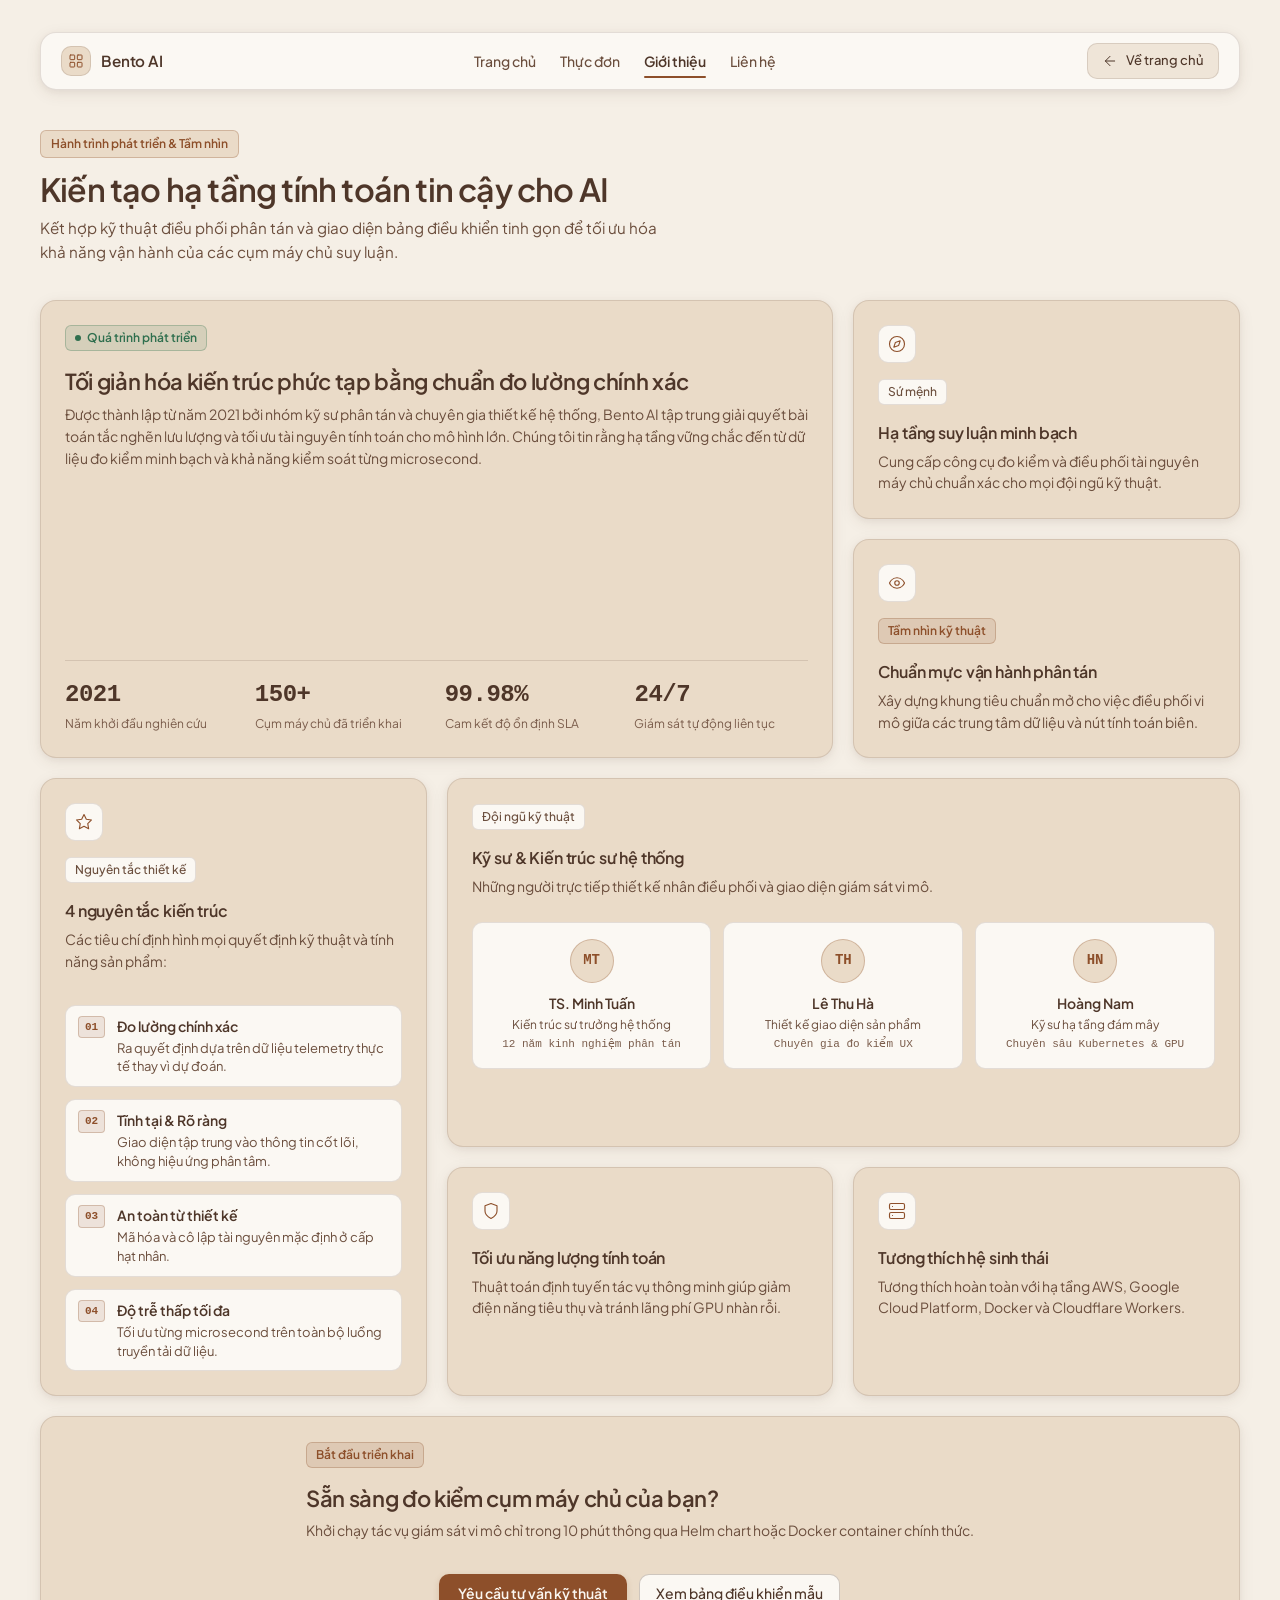
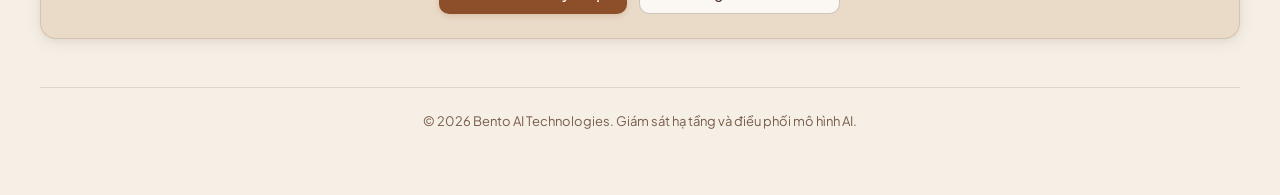
==== commit c80b09b1: "saoluu" ====
--- a/about.html
+++ b/about.html
@@ -30,6 +30,7 @@
 
       <div class="nav-links">
         <a href="index.html" class="nav-link">Trang chủ</a>
+        <a href="index.html#menu" class="nav-link">Thực đơn</a>
         <a href="about.html" class="nav-link active">Giới thiệu</a>
         <a href="index.html#contact" class="nav-link">Liên hệ</a>
       </div>
--- a/style.css
+++ b/style.css
@@ -1,57 +1,64 @@
 /* ==========================================================================
-   Bento System Overview - Unslopped Design System
-   World: Telemetry, server infrastructure, and precision monitoring
-   Neutral Ramp: Ink
+   Bento System & Coffee Menu - Warm Milk-Coffee Design System
+   Palette: Kem nhạt (#F5EFE6), Nâu cà phê sữa (#EADBC8), Nâu đậm (#4E3629),
+            Nâu rang/Terracotta (#8D4F2A / #B85D32)
    ========================================================================== */
 
 /* 1. Design Tokens & Variables */
 :root {
-  /* Ink Neutral Ramp */
-  --bg-deep: #07080d;
-  --bg-page: #0b0d14;
-  --surface-card: #11141c;
-  --surface-card-hover: #151922;
-  --surface-raised: #1a1e28;
-  --surface-raised-hover: #222735;
+  /* Warm Milk-Coffee Surface Ramp */
+  --bg-page: #F5EFE6;
+  --surface-card: #EADBC8;
+  --surface-card-hover: #E3D1B9;
+  --bg-deep: #FBF8F3;
+  --surface-raised: #EFE5D8;
+  --surface-raised-hover: #E6D6C2;
+  --surface-input: #FAF6F0;
+  --surface-media: #DFCCB5;
 
   /* Hairlines & Borders */
-  --hairline: rgba(238, 240, 245, 0.08);
-  --hairline-hover: rgba(238, 240, 245, 0.16);
-  --hairline-active: rgba(238, 240, 245, 0.24);
+  --hairline: rgba(78, 54, 41, 0.14);
+  --hairline-hover: rgba(78, 54, 41, 0.26);
+  --hairline-active: rgba(141, 79, 42, 0.45);
 
   /* Typography Colors */
-  --text-primary: #eef0f5;
-  --text-secondary: #a3a9b8;
-  --text-muted: #7a8296;
-
-  /* Single Accent (Sky/Cobalt) */
-  --accent: #38bdf8;
-  --accent-dim: rgba(56, 189, 248, 0.12);
-  --accent-border: rgba(56, 189, 248, 0.3);
-
-  /* Semantic Colors */
-  --status-positive: #4cc38a;
-  --status-positive-bg: rgba(76, 195, 138, 0.1);
-  --status-positive-border: rgba(76, 195, 138, 0.25);
-
-  --status-warning: #eab308;
-  --status-warning-bg: rgba(234, 179, 8, 0.1);
-
-  --status-negative: #e5484d;
-  --status-negative-bg: rgba(229, 72, 77, 0.1);
-  --status-negative-border: rgba(229, 72, 77, 0.25);
-
-  /* Nested Radii (4px grid math: inner = outer - padding) */
-  --radius-card: 14px;
-  --radius-control: 8px;
+  --text-primary: #4E3629;
+  --text-secondary: #6B4E3D;
+  --text-muted: #7A5C4B;
+  --text-on-accent: #FAF6F0;
+
+  /* Brand Accent (Roasted Coffee Brown & Terracotta) */
+  --accent: #8D4F2A;
+  --accent-hover: #743F20;
+  --accent-terracotta: #B85D32;
+  --accent-new: #C26D3A;
+  --accent-dim: rgba(141, 79, 42, 0.12);
+  --accent-border: rgba(141, 79, 42, 0.28);
+
+  /* Semantic Colors (Tuned for Warm Light Surfaces) */
+  --status-positive: #2F6F4E;
+  --status-positive-bg: rgba(47, 111, 78, 0.11);
+  --status-positive-border: rgba(47, 111, 78, 0.28);
+
+  --status-warning: #A66A14;
+  --status-warning-bg: rgba(166, 106, 20, 0.12);
+
+  --status-negative: #B5383B;
+  --status-negative-bg: rgba(181, 56, 59, 0.10);
+  --status-negative-border: rgba(181, 56, 59, 0.28);
+
+  /* Nested Radii */
+  --radius-card: 16px;
+  --radius-control: 10px;
   --radius-tag: 6px;
 
-  /* Elevation */
-  --shadow-subtle: 0 1px 2px rgba(0, 0, 0, 0.4), 0 4px 12px rgba(0, 0, 0, 0.25);
+  /* Elevation (Soft Warm Shadows) */
+  --shadow-subtle: 0 2px 6px rgba(78, 54, 41, 0.05), 0 4px 16px rgba(78, 54, 41, 0.08);
+  --shadow-hover: 0 4px 12px rgba(78, 54, 41, 0.08), 0 10px 24px rgba(78, 54, 41, 0.12);
 
   /* Motion */
   --ease-standard: cubic-bezier(0.22, 1, 0.36, 1);
-  --duration-short: 150ms;
+  --duration-short: 160ms;
 }
 
 /* 2. Reset & Document Base */
@@ -62,7 +69,8 @@
 }
 
 html {
-  color-scheme: dark;
+  color-scheme: light;
+  scroll-behavior: smooth;
 }
 
 body {
@@ -76,6 +84,14 @@
   -moz-osx-font-smoothing: grayscale;
 }
 
+a:focus-visible,
+button:focus-visible,
+input:focus-visible,
+textarea:focus-visible {
+  outline: 2px solid var(--accent);
+  outline-offset: 2px;
+}
+
 /* Mono utility */
 .font-mono {
   font-family: ui-monospace, SFMono-Regular, Menlo, Monaco, Consolas, monospace;
@@ -92,12 +108,13 @@
   display: flex;
   align-items: center;
   justify-content: space-between;
-  height: 56px;
+  height: 58px;
   padding: 0 20px;
   margin-bottom: 40px;
   background: var(--bg-deep);
   border: 1px solid var(--hairline);
   border-radius: var(--radius-card);
+  box-shadow: var(--shadow-subtle);
 }
 
 .nav-brand {
@@ -115,9 +132,9 @@
   display: inline-flex;
   align-items: center;
   justify-content: center;
-  width: 28px;
-  height: 28px;
-  background: var(--surface-raised);
+  width: 30px;
+  height: 30px;
+  background: var(--surface-card);
   border: 1px solid var(--hairline);
   border-radius: var(--radius-control);
   color: var(--accent);
@@ -140,11 +157,12 @@
 }
 
 .nav-link:hover {
-  color: var(--text-primary);
+  color: var(--accent);
 }
 
 .nav-link.active {
   color: var(--text-primary);
+  font-weight: 600;
 }
 
 .nav-link.active::after {
@@ -173,7 +191,7 @@
   background: var(--surface-raised);
   border: 1px solid var(--hairline);
   border-radius: var(--radius-control);
-  color: var(--text-secondary);
+  color: var(--text-primary);
   text-decoration: none;
   font-size: 0.8125rem;
   font-weight: 500;
@@ -183,9 +201,9 @@
 }
 
 .nav-back-button:hover {
-  background: var(--surface-raised-hover);
+  background: var(--surface-card);
   border-color: var(--hairline-hover);
-  color: var(--text-primary);
+  color: var(--accent);
 }
 
 /* 4. Page Header */
@@ -198,12 +216,12 @@
   align-items: center;
   gap: 6px;
   font-size: 0.75rem;
-  font-weight: 500;
+  font-weight: 600;
   padding: 4px 10px;
   border-radius: var(--radius-tag);
-  background: var(--surface-raised);
-  color: var(--text-secondary);
-  border: 1px solid var(--hairline);
+  background: var(--surface-card);
+  color: var(--accent);
+  border: 1px solid var(--accent-border);
   margin-bottom: 12px;
 }
 
@@ -220,7 +238,7 @@
   color: var(--text-secondary);
   font-size: 0.95rem;
   max-width: 640px;
-  line-height: 1.5;
+  line-height: 1.55;
   font-weight: 400;
 }
 
@@ -247,6 +265,7 @@
 .bento-card {
   position: relative;
   background: var(--surface-card);
+  color: var(--text-primary);
   border: 1px solid var(--hairline);
   border-radius: var(--radius-card);
   box-shadow: var(--shadow-subtle);
@@ -255,12 +274,14 @@
   flex-direction: column;
   justify-content: space-between;
   transition: border-color var(--duration-short) var(--ease-standard),
-              background-color var(--duration-short) var(--ease-standard);
+              background-color var(--duration-short) var(--ease-standard),
+              box-shadow var(--duration-short) var(--ease-standard);
 }
 
 .bento-card:hover {
   border-color: var(--hairline-hover);
   background: var(--surface-card-hover);
+  box-shadow: var(--shadow-hover);
 }
 
 .card-inner {
@@ -289,7 +310,7 @@
 .bento-card p {
   color: var(--text-secondary);
   font-size: 0.875rem;
-  line-height: 1.5;
+  line-height: 1.55;
 }
 
 /* Tag / Meta badge */
@@ -300,10 +321,10 @@
   width: fit-content;
   font-size: 0.75rem;
   font-weight: 500;
-  padding: 3px 8px;
+  padding: 3px 9px;
   border-radius: var(--radius-tag);
   margin-bottom: 16px;
-  background: var(--surface-raised);
+  background: var(--bg-deep);
   color: var(--text-secondary);
   border: 1px solid var(--hairline);
 }
@@ -312,22 +333,24 @@
   color: var(--accent);
   border-color: var(--accent-border);
   background: var(--accent-dim);
+  font-weight: 600;
 }
 
 .tag-highlight {
   color: var(--status-positive);
   border-color: var(--status-positive-border);
   background: var(--status-positive-bg);
+  font-weight: 600;
 }
 
 /* Unified Icon Container */
 .card-icon {
-  width: 36px;
-  height: 36px;
+  width: 38px;
+  height: 38px;
   border-radius: var(--radius-control);
-  background: var(--surface-raised);
+  background: var(--bg-deep);
   border: 1px solid var(--hairline);
-  color: var(--text-secondary);
+  color: var(--accent);
   display: flex;
   align-items: center;
   justify-content: center;
@@ -335,6 +358,255 @@
   flex-shrink: 0;
 }
 
+/* 6B. Product Menu Section (Bento Grid) */
+.menu-section {
+  margin-bottom: 40px;
+}
+
+.menu-header {
+  display: flex;
+  align-items: flex-end;
+  justify-content: space-between;
+  gap: 16px;
+  margin-bottom: 20px;
+  flex-wrap: wrap;
+}
+
+.menu-title {
+  font-size: 1.625rem;
+  font-weight: 600;
+  letter-spacing: -0.02em;
+  color: var(--text-primary);
+  line-height: 1.25;
+  margin-bottom: 6px;
+}
+
+.menu-subtitle {
+  color: var(--text-secondary);
+  font-size: 0.9375rem;
+  max-width: 580px;
+  line-height: 1.5;
+}
+
+.menu-status {
+  font-size: 0.8125rem;
+  font-weight: 500;
+  color: var(--text-secondary);
+  background: var(--bg-deep);
+  border: 1px solid var(--hairline);
+  border-radius: var(--radius-tag);
+  padding: 5px 12px;
+  white-space: nowrap;
+}
+
+.menu-status:empty {
+  display: none;
+}
+
+.menu-grid {
+  display: grid;
+  grid-template-columns: repeat(3, 1fr);
+  gap: 20px;
+}
+
+.product-card {
+  padding: 16px;
+  justify-content: flex-start;
+  transition: transform var(--duration-short) var(--ease-standard),
+              border-color var(--duration-short) var(--ease-standard),
+              background-color var(--duration-short) var(--ease-standard),
+              box-shadow var(--duration-short) var(--ease-standard);
+}
+
+.product-card:hover {
+  transform: translateY(-2px);
+}
+
+.product-card--featured {
+  grid-column: span 2;
+}
+
+.product-image-wrap {
+  position: relative;
+  width: 100%;
+  aspect-ratio: 4 / 3;
+  overflow: hidden;
+  border-radius: 10px;
+  background: var(--surface-media);
+  margin-bottom: 14px;
+}
+
+.product-image {
+  width: 100%;
+  height: 100%;
+  object-fit: cover;
+  display: block;
+  border-radius: 10px;
+  transition: transform 250ms var(--ease-standard);
+}
+
+.product-card:hover .product-image {
+  transform: scale(1.03);
+}
+
+.product-badge {
+  position: absolute;
+  top: 10px;
+  left: 10px;
+  padding: 4px 10px;
+  border-radius: 6px;
+  font-size: 0.75rem;
+  font-weight: 600;
+  line-height: 1.25;
+  letter-spacing: 0.01em;
+  box-shadow: 0 2px 8px rgba(78, 54, 41, 0.22);
+}
+
+.product-badge--hot {
+  background: #8D4F2A;
+  color: #FAF6F0;
+}
+
+.product-badge--new {
+  background: #C26D3A;
+  color: #FAF6F0;
+}
+
+.product-badge--default {
+  background: #4E3629;
+  color: #F5EFE6;
+}
+
+.product-body {
+  display: flex;
+  flex-direction: column;
+  gap: 8px;
+  flex: 1;
+}
+
+.product-card .product-name,
+.product-name {
+  font-size: 1rem;
+  font-weight: 600;
+  color: #4E3629;
+  margin: 0;
+  line-height: 1.35;
+  letter-spacing: -0.01em;
+}
+
+.product-footer {
+  display: flex;
+  align-items: center;
+  justify-content: space-between;
+  margin-top: auto;
+  padding-top: 8px;
+  border-top: 1px solid rgba(78, 54, 41, 0.12);
+}
+
+.product-price {
+  font-size: 1.05rem;
+  font-weight: 600;
+  color: #8D4F2A;
+  font-variant-numeric: tabular-nums;
+}
+
+/* Menu Loading Skeletons */
+@keyframes coffee-shimmer {
+  0% {
+    background-position: 200% 0;
+  }
+  100% {
+    background-position: -200% 0;
+  }
+}
+
+.product-card--skeleton {
+  pointer-events: none;
+  user-select: none;
+}
+
+.product-card--skeleton:hover {
+  transform: none;
+  background: var(--surface-card);
+  border-color: var(--hairline);
+  box-shadow: var(--shadow-subtle);
+}
+
+.skeleton-img,
+.skeleton-line {
+  background: linear-gradient(
+    90deg,
+    #DFCCB5 25%,
+    #EFE5D8 50%,
+    #DFCCB5 75%
+  );
+  background-size: 200% 100%;
+  animation: coffee-shimmer 1.6s ease-in-out infinite;
+}
+
+.skeleton-line {
+  height: 16px;
+  width: 78%;
+  border-radius: 6px;
+}
+
+.skeleton-line--short {
+  width: 44%;
+  height: 14px;
+  margin-top: 4px;
+}
+
+/* Menu Error / Empty State */
+.menu-state {
+  grid-column: 1 / -1;
+  background: var(--surface-card);
+  color: var(--text-primary);
+  border: 1px solid var(--hairline);
+  border-radius: var(--radius-card);
+  box-shadow: var(--shadow-subtle);
+  padding: 36px 24px;
+  text-align: center;
+  display: flex;
+  flex-direction: column;
+  align-items: center;
+  justify-content: center;
+  gap: 14px;
+}
+
+.menu-state-text {
+  color: var(--text-secondary);
+  font-size: 0.9375rem;
+  max-width: 460px;
+  line-height: 1.55;
+}
+
+.menu-retry-btn {
+  display: inline-flex;
+  align-items: center;
+  justify-content: center;
+  gap: 8px;
+  height: 40px;
+  padding: 0 20px;
+  background: var(--accent);
+  color: var(--text-on-accent);
+  border: 1px solid transparent;
+  border-radius: var(--radius-control);
+  font-family: inherit;
+  font-size: 0.875rem;
+  font-weight: 600;
+  cursor: pointer;
+  transition: background-color var(--duration-short) var(--ease-standard),
+              transform var(--duration-short) var(--ease-standard);
+}
+
+.menu-retry-btn:hover {
+  background: var(--accent-hover);
+}
+
+.menu-retry-btn:active {
+  transform: scale(0.98);
+}
+
 /* 7. Card Hero: Telemetry & Infrastructure Moment */
 .card-hero {
   justify-content: flex-start;
@@ -352,6 +624,7 @@
   align-items: center;
   gap: 6px;
   font-size: 0.75rem;
+  font-weight: 600;
   color: var(--status-positive);
   font-family: ui-monospace, SFMono-Regular, monospace;
 }
@@ -377,11 +650,13 @@
   align-items: center;
   justify-content: space-between;
   margin-bottom: 12px;
+  gap: 8px;
+  flex-wrap: wrap;
 }
 
 .chart-title {
   font-size: 0.75rem;
-  font-weight: 500;
+  font-weight: 600;
   color: var(--text-muted);
 }
 
@@ -390,7 +665,7 @@
   align-items: center;
   gap: 12px;
   font-size: 0.75rem;
-  color: var(--text-muted);
+  color: var(--text-secondary);
 }
 
 .legend-item {
@@ -407,7 +682,7 @@
 
 .legend-line.p50 {
   background: var(--text-muted);
-  opacity: 0.5;
+  opacity: 0.6;
 }
 
 .chart-svg {
@@ -428,7 +703,7 @@
 /* Hero Stats Row */
 .hero-stats {
   display: grid;
-  grid-template-columns: repeat(3, 1fr);
+  grid-template-columns: repeat(auto-fit, minmax(120px, 1fr));
   gap: 16px;
   margin-top: auto;
   padding-top: 16px;
@@ -509,7 +784,7 @@
   display: flex;
   align-items: flex-start;
   gap: 12px;
-  padding: 8px 10px;
+  padding: 10px 12px;
   background: var(--bg-deep);
   border: 1px solid var(--hairline);
   border-radius: var(--radius-control);
@@ -536,7 +811,7 @@
 
 .timeline-content strong {
   font-size: 0.8125rem;
-  font-weight: 500;
+  font-weight: 600;
   color: var(--text-primary);
 }
 
@@ -573,21 +848,21 @@
   gap: 8px;
   height: 40px;
   padding: 0 18px;
-  background: var(--text-primary);
-  color: var(--bg-deep);
+  background: var(--accent);
+  color: var(--text-on-accent);
   text-decoration: none;
-  font-weight: 500;
+  font-weight: 600;
   font-size: 0.875rem;
   border-radius: var(--radius-control);
-  border: 1px solid rgba(255, 255, 255, 0.2);
-  box-shadow: inset 0 1px 0 rgba(255, 255, 255, 0.2);
-  transition: opacity var(--duration-short) var(--ease-standard),
+  border: 1px solid transparent;
+  box-shadow: 0 2px 6px rgba(141, 79, 42, 0.2);
+  transition: background-color var(--duration-short) var(--ease-standard),
               transform var(--duration-short) var(--ease-standard);
   white-space: nowrap;
 }
 
 .cta-button:hover {
-  opacity: 0.92;
+  background: var(--accent-hover);
 }
 
 .cta-button:active {
@@ -668,7 +943,7 @@
 .form-label {
   font-size: 0.8125rem;
   font-weight: 500;
-  color: var(--text-secondary);
+  color: var(--text-primary);
 }
 
 .input-wrapper {
@@ -687,19 +962,23 @@
 .form-input {
   width: 100%;
   height: 40px;
-  background: var(--surface-raised);
-  border: 1px solid var(--hairline);
+  background: var(--surface-input);
+  border: 1px solid rgba(78, 54, 41, 0.18);
   border-radius: var(--radius-control);
   padding: 0 12px 0 38px;
   font-family: inherit;
   font-size: 0.875rem;
   color: var(--text-primary);
-  transition: border-color var(--duration-short) var(--ease-standard);
+  transition: border-color var(--duration-short) var(--ease-standard),
+              background-color var(--duration-short) var(--ease-standard),
+              box-shadow var(--duration-short) var(--ease-standard);
 }
 
 .form-input:focus {
   outline: none;
+  background: #FFFFFF;
   border-color: var(--accent);
+  box-shadow: 0 0 0 3px rgba(141, 79, 42, 0.14);
 }
 
 .form-input::placeholder {
@@ -723,19 +1002,20 @@
   width: 100%;
   height: 42px;
   background: var(--accent);
-  color: var(--bg-deep);
+  color: var(--text-on-accent);
   border: none;
   border-radius: var(--radius-control);
   font-family: inherit;
   font-size: 0.875rem;
   font-weight: 600;
   cursor: pointer;
-  transition: opacity var(--duration-short) var(--ease-standard),
+  box-shadow: 0 2px 6px rgba(141, 79, 42, 0.2);
+  transition: background-color var(--duration-short) var(--ease-standard),
               transform var(--duration-short) var(--ease-standard);
 }
 
 .submit-button:hover {
-  opacity: 0.92;
+  background: var(--accent-hover);
 }
 
 .submit-button:active {
@@ -788,7 +1068,7 @@
 }
 
 [data-fs-submit-btn]:disabled {
-  opacity: 0.5;
+  opacity: 0.55;
   cursor: not-allowed;
 }
 
@@ -824,7 +1104,7 @@
 .value-item strong {
   display: block;
   font-size: 0.875rem;
-  font-weight: 500;
+  font-weight: 600;
   color: var(--text-primary);
   margin-bottom: 2px;
 }
@@ -856,25 +1136,27 @@
   flex-direction: column;
   align-items: center;
   text-align: center;
-  transition: border-color var(--duration-short) var(--ease-standard);
+  transition: border-color var(--duration-short) var(--ease-standard),
+              box-shadow var(--duration-short) var(--ease-standard);
 }
 
 .team-card:hover {
   border-color: var(--hairline-hover);
+  box-shadow: 0 2px 8px rgba(78, 54, 41, 0.06);
 }
 
 .team-avatar {
   width: 44px;
   height: 44px;
   border-radius: 50%;
-  background: var(--surface-raised);
-  border: 1px solid var(--hairline);
+  background: var(--surface-card);
+  border: 1px solid var(--accent-border);
   display: flex;
   align-items: center;
   justify-content: center;
   font-weight: 600;
   font-size: 0.875rem;
-  color: var(--text-primary);
+  color: var(--accent);
   margin-bottom: 10px;
   font-family: ui-monospace, SFMono-Regular, monospace;
 }
@@ -936,21 +1218,23 @@
   justify-content: center;
   height: 40px;
   padding: 0 16px;
-  background: var(--surface-raised);
-  border: 1px solid var(--hairline);
+  background: var(--bg-deep);
+  border: 1px solid var(--hairline-hover);
   color: var(--text-primary);
   text-decoration: none;
   font-weight: 500;
   font-size: 0.875rem;
   border-radius: var(--radius-control);
   transition: background-color var(--duration-short) var(--ease-standard),
-              border-color var(--duration-short) var(--ease-standard);
+              border-color var(--duration-short) var(--ease-standard),
+              color var(--duration-short) var(--ease-standard);
   white-space: nowrap;
 }
 
 .cta-secondary-button:hover {
-  background: var(--surface-raised-hover);
-  border-color: var(--hairline-hover);
+  background: var(--surface-raised);
+  border-color: var(--accent-border);
+  color: var(--accent);
 }
 
 /* 13. Footer */
@@ -963,8 +1247,37 @@
   font-size: 0.8125rem;
 }
 
-/* 14. Responsive Layout */
+/* 14. Reduced Motion */
+@media (prefers-reduced-motion: reduce) {
+  html {
+    scroll-behavior: auto;
+  }
+
+  .skeleton-img,
+  .skeleton-line {
+    animation: none;
+    background: #DFCCB5;
+  }
+
+  .product-card,
+  .product-image,
+  .cta-button,
+  .submit-button,
+  .menu-retry-btn {
+    transition: none;
+  }
+}
+
+/* 15. Responsive Layout */
 @media (max-width: 992px) {
+  .menu-grid {
+    grid-template-columns: repeat(2, 1fr);
+  }
+
+  .product-card--featured {
+    grid-column: span 2;
+  }
+
   .bento-grid {
     grid-template-columns: repeat(2, 1fr);
   }
@@ -1012,6 +1325,7 @@
 
   .nav-links {
     justify-content: center;
+    flex-wrap: wrap;
     gap: 16px;
   }
 
@@ -1022,6 +1336,25 @@
 
   .header-title {
     font-size: 1.625rem;
+  }
+
+  .menu-header {
+    flex-direction: column;
+    align-items: flex-start;
+    gap: 12px;
+  }
+
+  .menu-title {
+    font-size: 1.375rem;
+  }
+
+  .menu-grid {
+    grid-template-columns: 1fr;
+    gap: 16px;
+  }
+
+  .product-card--featured {
+    grid-column: span 1;
   }
 
   .bento-grid {
